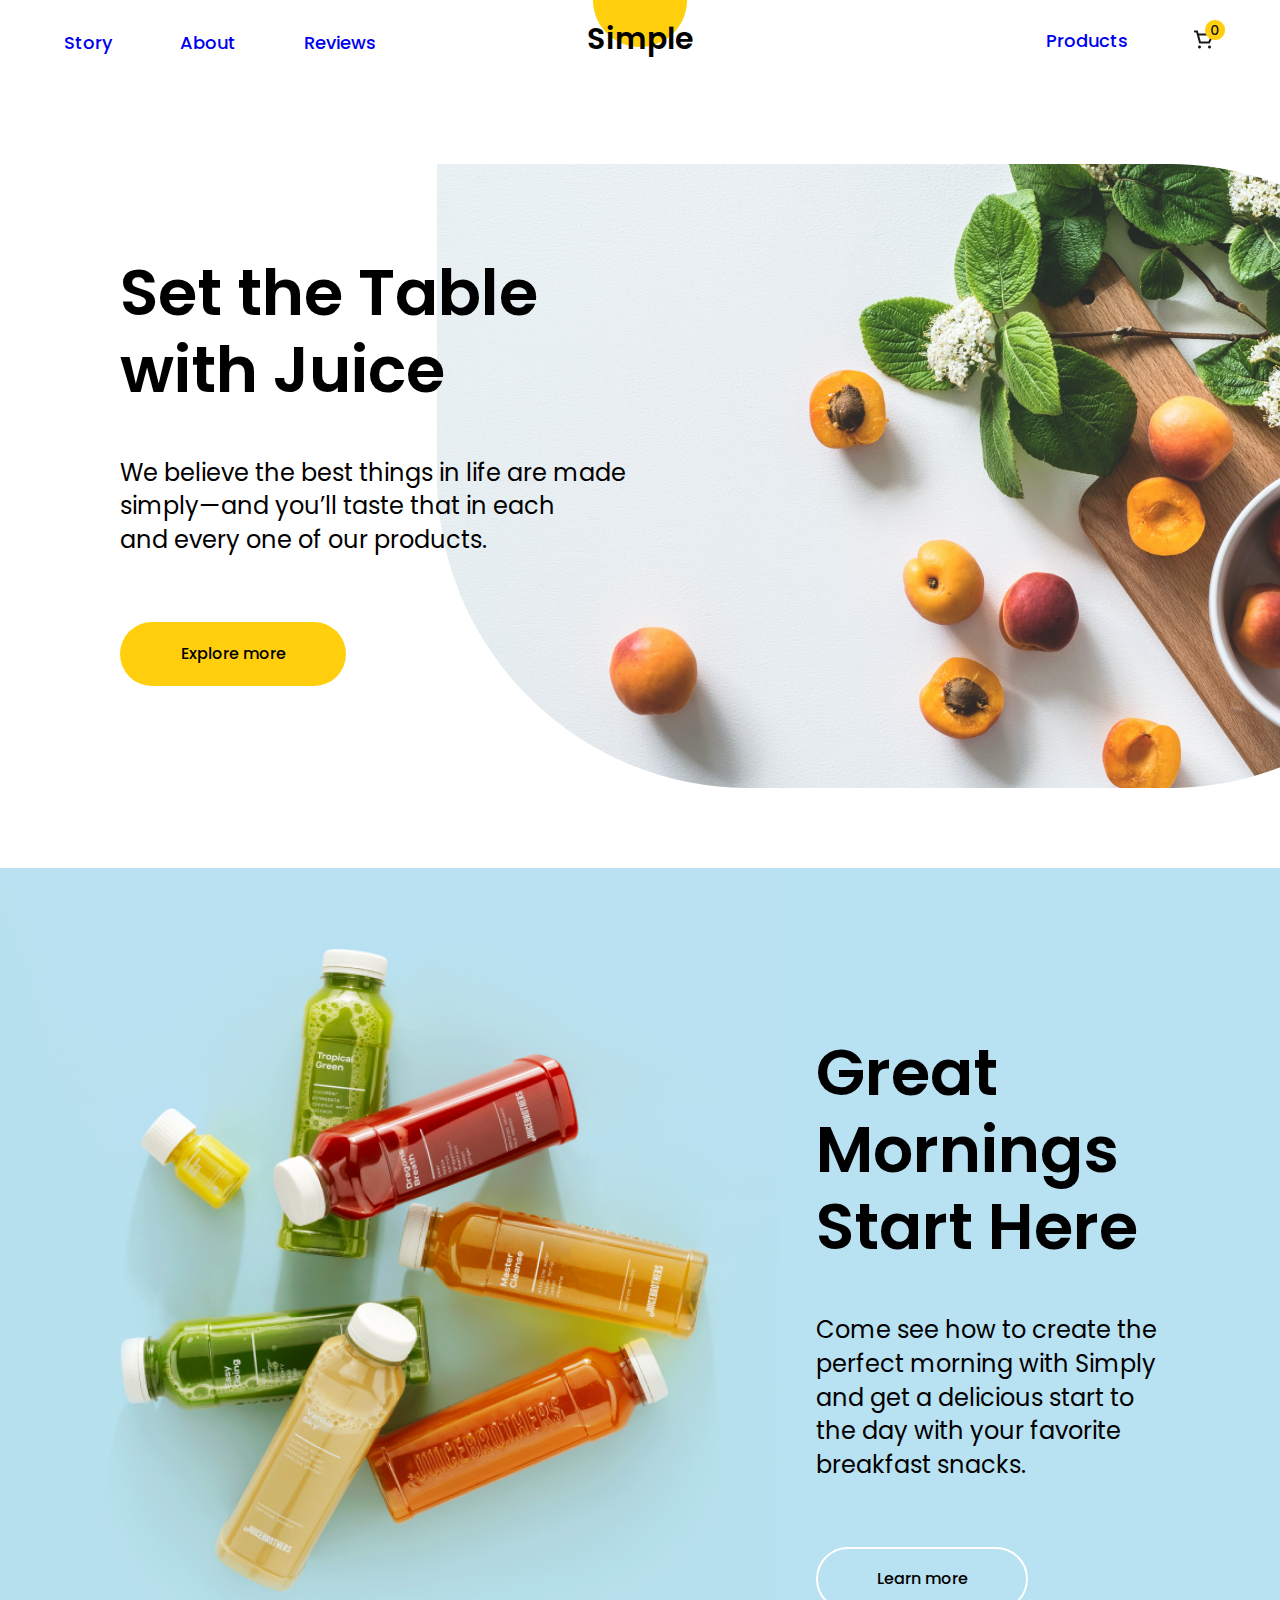
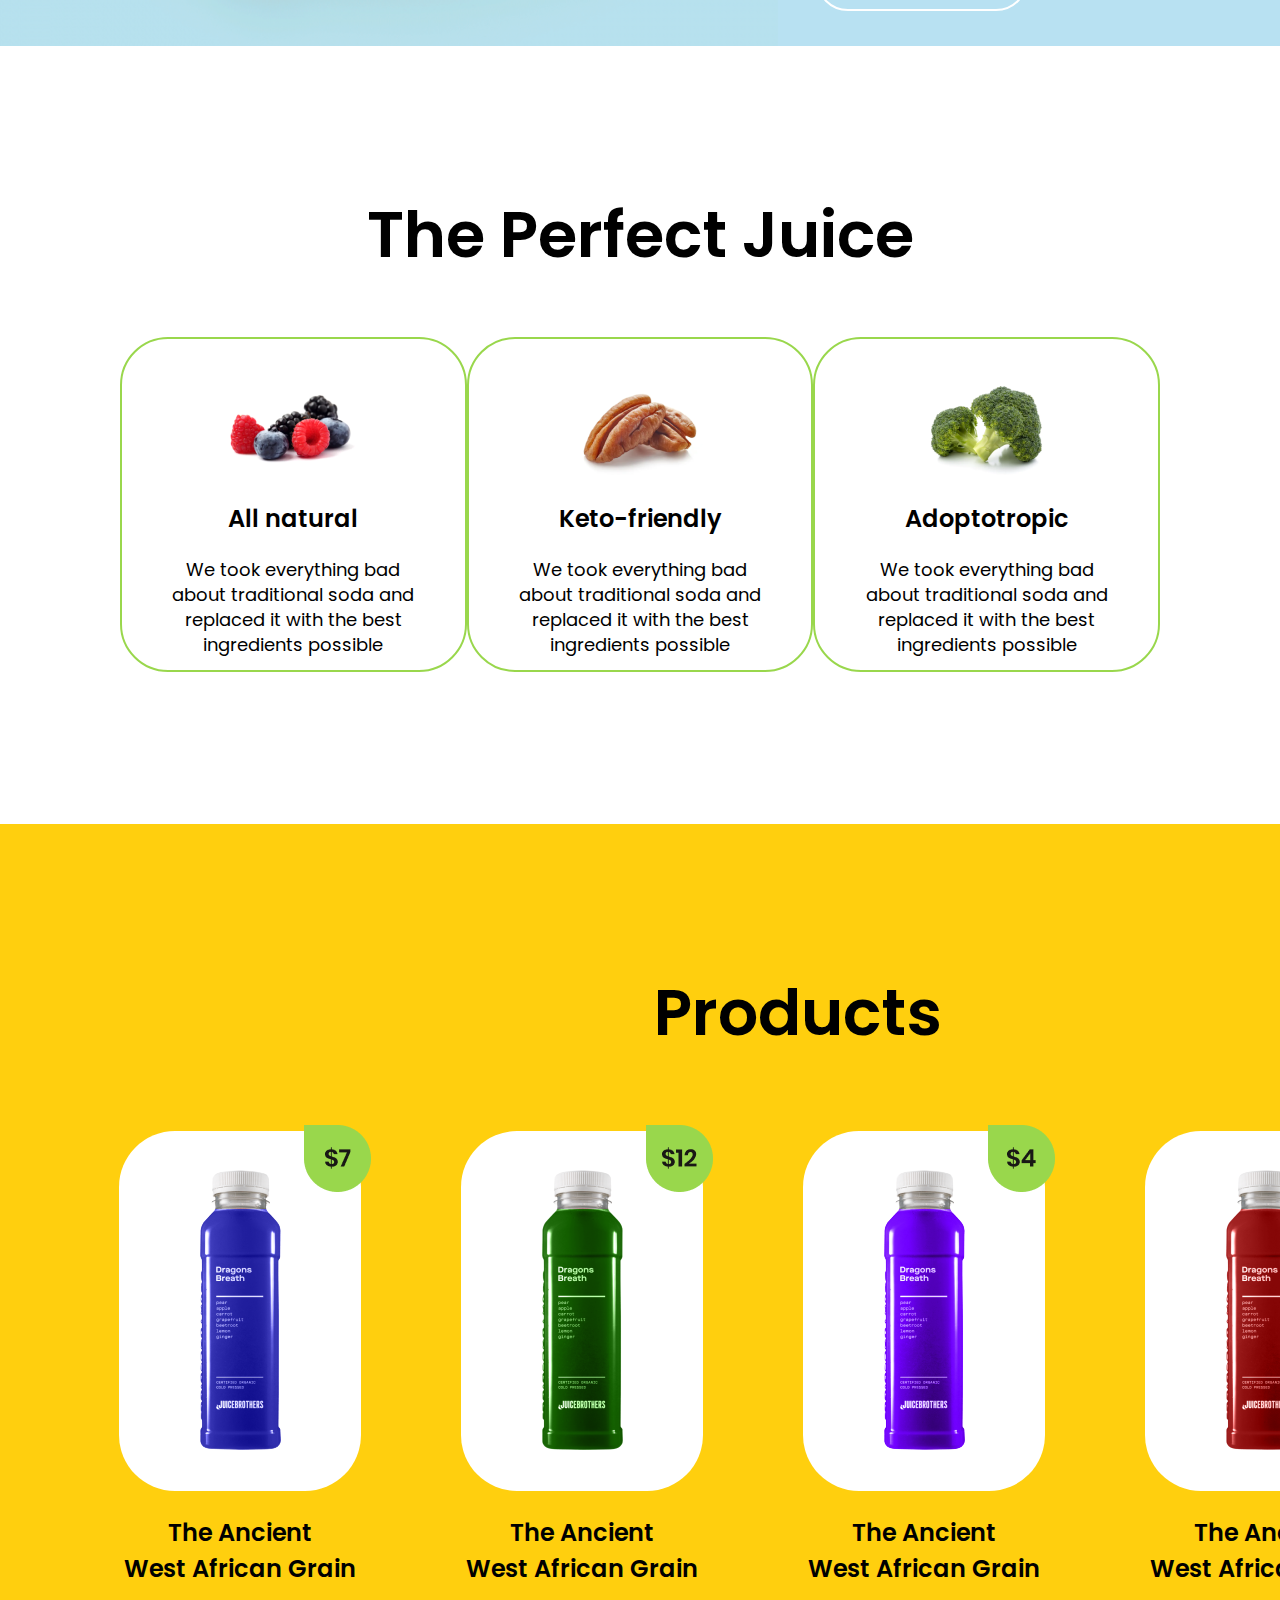
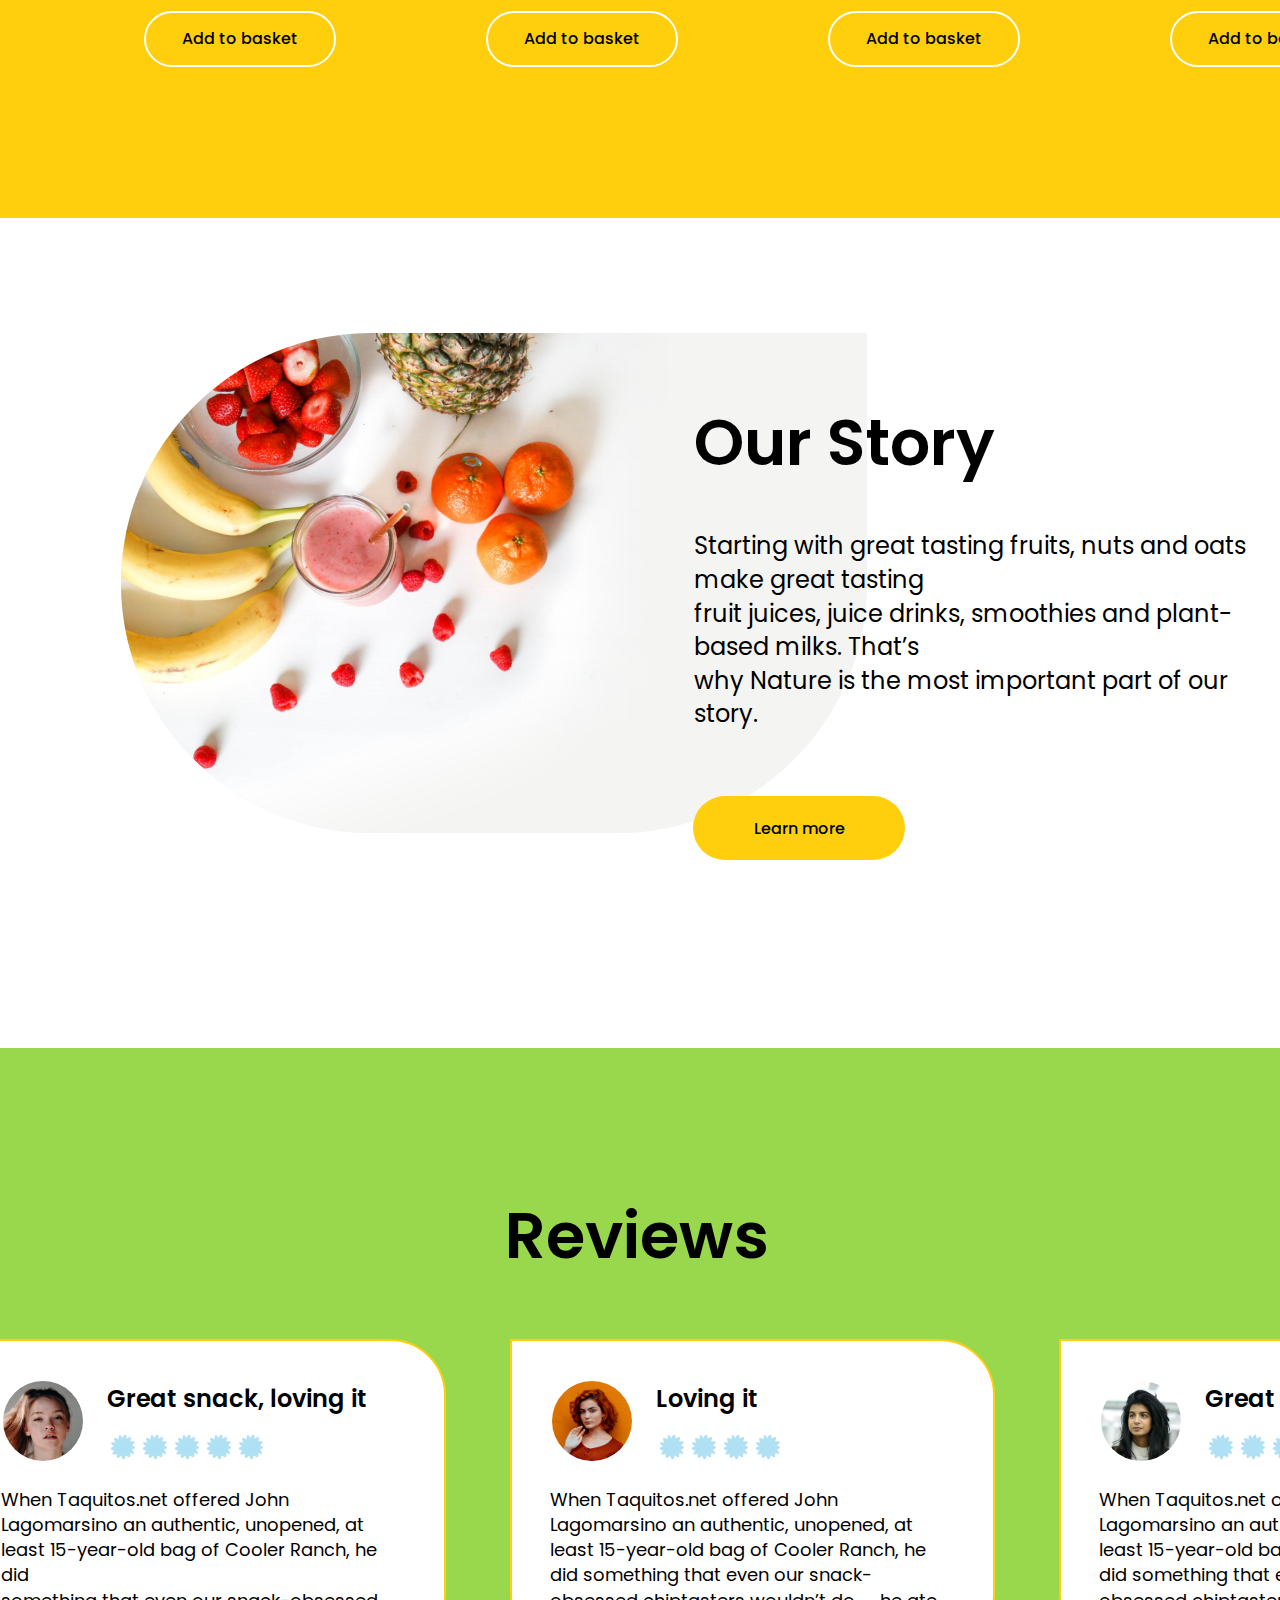
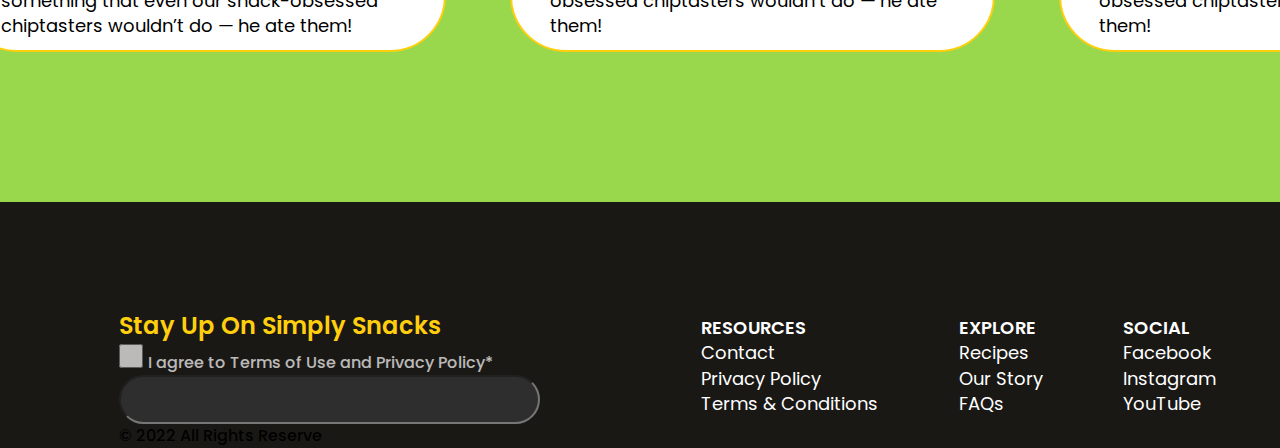
==== index.html @ a44f3056 "working in footer" ====
<!DOCTYPE html>
<html lang="en">

<head>
    <meta charset="UTF-8">
    <meta http-equiv="X-UA-Compatible" content="IE=edge">
    <meta name="viewport" content="width=device-width, initial-scale=1.0">
    <title>Document</title>
    <link rel="stylesheet" href="./style.css">
    <link rel="preconnect" href="https://fonts.googleapis.com">
    <link rel="preconnect" href="https://fonts.gstatic.com" crossorigin>
    <link href="https://fonts.googleapis.com/css2?family=Poppins:wght@400;500;600;800&display=swap" rel="stylesheet">
</head>

<body>
    <header class="header container">
        <nav class="header__menu">
            <a href="#" class="header__link link">Story</a>
            <a href="#" class="header__link link">About</a>
            <a href="#" class="header__link link">Reviews</a>
        </nav>
        <div class="header__logo">
            <img src="./images/header/logo.png" alt="" class="header__logo--img">
            <span class="header__text">Simple</span>
        </div>
        <nav class="header__basket">
            <a href="#" class="header__link--basket link">Products</a>
            <img src="./images/header/basket.png" alt="" class="header__basket-button">
        </nav>
    </header>
    <main>
        <section class="about container">
            <div class="about__information">
                <div class="about__title title">
                    Set the Table
                    <br>with Juice
                </div>
                <div class="about__subtitle subtitle">
                    We believe the best things in life are made
                    <br>simply—and you’ll taste that in each
                    <br>and every one of our products.
                </div>
                <button class="about__button button button--filled">Explore more</button>
            </div>
            <div class="about__image">
                <img class="about__image--img" src="./images/about/fruits.png" alt="">
            </div>
        </section>

        <section class="solution container">
            <div class="solution__image">
                <img src="./images/solution/bottles.png" alt="" class="solution__img">
            </div>
            <div class="solution__information">
                <div class="solution__title title">Great Mornings Start Here</div>
                <div class="solution__subtitle subtitle">Come see how to create the perfect morning with Simply and get
                    a
                    delicious start to the day with your favorite breakfast snacks.</div>
                <button class="solution__button button button--stroked">Learn more</button>
            </div>
        </section>

        <section class="tastes container">
            <div class="tastes__title title">The Perfect Juice</div>
            <div class="tastes__menu">
                <div class="tastes__item">
                    <img src="./images/tastes/1_berries.png" alt="" class="tastes__image">
                    <div class="tastes__inner-title">All natural</div>
                    <div class="tastes__inner-subtitle">We took everything bad about traditional soda and replaced it
                        with
                        the best ingredients possible</div>
                </div>
                <div class="tastes__item">
                    <img src="./images/tastes/2_nuts.png" alt="" class="tastes__image">
                    <div class="tastes__inner-title">Keto-friendly</div>
                    <div class="tastes__inner-subtitle">We took everything bad about traditional soda and replaced it
                        with
                        the best ingredients possible</div>
                </div>
                <div class="tastes__item">
                    <img src="./images/tastes/3_broccoli.png" alt="" class="tastes__image">
                    <div class="tastes__inner-title">Adoptotropic</div>
                    <div class="tastes__inner-subtitle">We took everything bad about traditional soda and replaced it
                        with
                        the best ingredients possible</div>
                </div>
            </div>
        </section>

        <section class="products container">
            <h1 class="products__title title">Products</h1>
            <div class="products__container">
                <div class="products__item">
                    <div class="product__image">
                        <div class="products__image">
                            <img class="products__image--bottle" src="./images/products/bottle_1.png" alt="">
                            <img class="products__image--price" src="./images/products/price_1.png" alt="">
                        </div>
                    </div>
                    <div class="products__description">The Ancient <br> West African Grain</div>
                    <button class="products__button button button--stroked button-here">Add to basket</button>
                </div>
                <div class="products__item">
                    <div class="product__image">
                        <div class="products__image">
                            <img class="products__image--bottle" src="./images/products/bottle_2.png" alt="">
                            <img class="products__image--price" src="./images/products/price_2.png" alt="">
                        </div>
                    </div>
                    <div class="products__description">The Ancient <br> West African Grain</div>
                    <button class="products__button button button--stroked button-here">Add to basket</button>
                </div>
                <div class="products__item">
                    <div class="product__image">
                        <div class="products__image">
                            <img class="products__image--bottle" src="./images/products/bottle_3.png" alt="">
                            <img class="products__image--price" src="./images/products/price_3.png" alt="">
                        </div>
                    </div>
                    <div class="products__description">The Ancient <br> West African Grain</div>
                    <button class="products__button button button--stroked button-here">Add to basket</button>
                </div>
                <div class="products__item">
                    <div class="product__image">
                        <div class="products__image">
                            <img class="products__image--bottle" src="./images/products/bottle_4.png" alt="">
                            <img class="products__image--price" src="./images/products/price_4.png" alt="">
                        </div>
                    </div>
                    <div class="products__description">The Ancient <br> West African Grain</div>
                    <button class="products__button button button--stroked button-here">Add to basket</button>
                </div>
                <div class="products__item">
                    <div class="product__image">
                        <div class="products__image">
                            <img class="products__image--bottle" src="./images/products/bottle_4.png" alt="">
                            <img class="products__image--nav" src="./images/products/nav_.png" alt="">
                        </div>
                    </div>
                    <div class="products__description">The Ancient <br> West African Grain</div>
                    <button class="products__button button button--stroked button-here">Add to basket</button>
                </div>

            </div>
        </section>

        <section class="story container">
            <img src="./images/story/table.svg" alt="table" class="story__image">
            <div class="story__information">
                <h1 class="story__title title">Our Story</h1>
                <p class="story__subtitle subtitle">Starting with great tasting
                    fruits, nuts and oats make great tasting<br> fruit juices, juice drinks, smoothies and plant-based
                    milks. That’s <br> why Nature is the most important part of our story.</p>
                <button class="story__button button button--filled">Learn more</button>
            </div>
        </section>
        <section class="reviews container">
            <h1 class="reviews__title title">Reviews</h1>
            <div class="reviews__container">
                <div class="reviews__item">
                    <div class="reviews-item__user">
                        <img src="./images/reviews/avatar_1.svg" alt="avatar" class="reviews-item__img">
                        <div class="reviews-item__user-info">
                            <h1 class="reviews-item__title">Great snack, loving it</h1>
                            <div class="reviews-item__rating">
                                <img src="./images/reviews/rating_star.svg" alt="star"
                                    class="reviews-item__rating-star">
                                <img src="./images/reviews/rating_star.svg" alt="star"
                                    class="reviews-item__rating-star">
                                <img src="./images/reviews/rating_star.svg" alt="star"
                                    class="reviews-item__rating-star">
                                <img src="./images/reviews/rating_star.svg" alt="star"
                                    class="reviews-item__rating-star">
                                <img src="./images/reviews/rating_star.svg" alt="star"
                                    class="reviews-item__rating-star">
                            </div>
                        </div>
                    </div>
                    <p class="reviews-item__text">When Taquitos.net offered John <br> Lagomarsino an authentic,
                        unopened, at
                        <br>
                        least 15-year-old bag of Cooler Ranch, he did <br> something that even our snack-obsessed <br>
                        chiptasters
                        wouldn’t do — he ate them!
                    </p>
                </div>
                <div class="reviews__item">
                    <div class="reviews-item__user">
                        <img src="./images/reviews/avatar_2.svg" alt="avatar" class="reviews-item__img">
                        <div class="reviews-item__user-info">
                            <h1 class="reviews-item__title">Loving it</h1>
                            <div class="reviews-item__rating">
                                <img src="./images/reviews/rating_star.svg" alt="star"
                                    class="reviews-item__rating-star">
                                <img src="./images/reviews/rating_star.svg" alt="star"
                                    class="reviews-item__rating-star">
                                <img src="./images/reviews/rating_star.svg" alt="star"
                                    class="reviews-item__rating-star">
                                <img src="./images/reviews/rating_star.svg" alt="star"
                                    class="reviews-item__rating-star">
                            </div>
                        </div>
                    </div>
                    <p class="reviews-item__text">When Taquitos.net offered John Lagomarsino an authentic, unopened, at
                        least 15-year-old bag of Cooler Ranch, he did something that even our snack-obsessed chiptasters
                        wouldn’t do — he ate them!</p>
                </div>
                <div class="reviews__item">
                    <img class="reviews-item__image--nav" src="./images/products/nav_.png" alt="">
                    <div class="reviews-item__user">
                        <img src="./images/reviews/avatar_3.svg" alt="avatar" class="reviews-item__img">
                        <div class="reviews-item__user-info">
                            <h1 class="reviews-item__title">Great snack</h1>
                            <div class="reviews-item__rating">
                                <img src="./images/reviews/rating_star.svg" alt="star"
                                    class="reviews-item__rating-star">
                                <img src="./images/reviews/rating_star.svg" alt="star"
                                    class="reviews-item__rating-star">
                                <img src="./images/reviews/rating_star.svg" alt="star"
                                    class="reviews-item__rating-star">
                                <img src="./images/reviews/rating_star.svg" alt="star"
                                    class="reviews-item__rating-star">
                                <img src="./images/reviews/rating_star.svg" alt="star"
                                    class="reviews-item__rating-star">
                            </div>
                        </div>
                    </div>
                    <p class="reviews-item__text">When Taquitos.net offered John Lagomarsino an authentic, unopened, at
                        least 15-year-old bag of Cooler Ranch, he did something that even our snack-obsessed chiptasters
                        wouldn’t do — he ate them!
                    </p>
                </div>
            </div>
        </section>
    </main>
    <footer class="footer container">
        <div class="footer__email">
            <h1 class="footer__title">Stay Up On Simply Snacks</h1>
            <div class="footer__privacy">
                <input class="footer__checkbox" type="checkbox" name="" id="">
                <span>I agree to Terms of Use and Privacy Policy*</span>
            </div>
            <input class="footer__input" type="email" name="" id="">
            <span>© 2022 All Rights Reserve</span>
        </div>
        <p class="footer__rights"></p>
        <nav class="footer__info">
            <h1 class="footer-info__title">resources</h1>
            <a href="#" class="footer__link">Contact</a>
            <a href="#" class="footer__link">Privacy Policy</a>
            <a href="#" class="footer__link">Terms & Conditions</a>
        </nav>
        <nav class="footer__info">
            <h1 class="footer-info__title">explore</h1>
            <a href="#" class="footer__link">Recipes</a>
            <a href="#" class="footer__link">Our Story</a>
            <a href="#" class="footer__link">FAQs</a>
        </nav>
        <nav class="footer__info">
            <h1 class="footer-info__title">social</h1>
            <a href="#" class="footer__link">Facebook</a>
            <a href="#" class="footer__link">Instagram</a>
            <a href="#" class="footer__link">YouTube</a>
        </nav>
    </footer>
</body>

</html>
---- style.css ----
* {
    margin: 0;
    font-family: 'Poppins';
    font-style: normal;
    font-size: medium;
    font-weight: 500;
    font-size: 16px;
    line-height: 24px;
    box-sizing: border-box;
    letter-spacing: 0px;
}

html {}

/* img{
    width: 100%;
    height: auto;
} */
/* image {
    max-width: 100%;
    height: auto;
} */

.container {
    max-width: 1600px;
    margin: 0 auto;
}

.link {
    font-size: 18px;
    line-height: 27px;
    text-decoration: none;
}


.title {
    font-weight: 600;
    font-size: 64px;
    line-height: 76.8px;
}

.subtitle {
    font-weight: 400;
    font-size: 24px;
    line-height: 33.6px;
}

.button {
    display: flex;
    flex-direction: row;
    justify-content: center;
    align-items: center;
    /* padding: 20px 60px; */
    /* gap: 10px; */
    width: 226px;
    height: 64px;
    border-radius: 80px;
}

.button--filled {
    background: #FFCF0E;
    border-style: none;


}

.button--filled:hover {
    /* filter: brightness(140%) */
    background: linear-gradient(0deg, rgba(255, 255, 255, 0.4), rgba(255, 255, 255, 0.4)), #FFCF0E;
}

.button--stroked {
    background: inherit;
    border: 2px solid #FFFFFF;
    border-radius: 80px;
    width: 212px;
}

.button--stroked:hover {
    /* opacity: 0.6; */
    /* filter: brightness(200%); */
    backdrop-filter: brightness(95%)
}

/* header styles */

.header {
    display: flex;
    align-items: center;
    justify-content: space-between;
    height: 84px;
}

.header__link {
    padding: 0 0 0 64px;
    font-weight: 500;
    font-size: 18px;
    line-height: 27px;
}

.header__link--basket {
    padding: 0 64px 0 0;
    margin-bottom: 3px;
}

.header__menu {}

.header__logo {
    position: relative;
    text-align: center;
    color: white;
    right: 71px;
    bottom: 15px;
}

.header__logo--img {
    max-width: 100%;
    height: auto;
}

.header__text {
    position: absolute;
    top: 73%;
    left: 50%;
    transform: translate(-50%, -50%);
    color: black;
    font-size: 30px;
    font-weight: 600;

}

.header__basket {
    display: flex;
    align-items: center;
    justify-content: space-between;
}

.header__basket-button {
    padding: 0 55px 0 0;
    margin-bottom: 13px;
}

/* section 'about' */

.about {
    display: flex;
    align-items: center;
    position: relative;
    padding: 120px;
    height: 784px;
}

.about__information {
    position: absolute;
    display: flex;
    justify-content: space-between;
    flex-direction: column;
    z-index: 1;
    top: 171px;
}

.about__title {
    /* position: absolute; */
    /* margin-left: 80px;
    padding-bottom: 100px; */
}

.about__subtitle {
    /* margin-left: 80px; */
    padding-top: 47px;
}

.about__button {
    /* margin-left: 80px; */
    margin-top: 66px;
}

.about__image {
    position: relative;
    left: 317px;
    top: 3px;
    z-index: 0;
    max-width: 100%;
    height: auto;
}

.about__image--img {
    /* position: relative; */
    /* right: 120px; */
    top: 3px;


}


/* solution section */

.solution {
    display: flex;

    background-color: #B8E1F2;
    /* flex-direction: row; */
}

.solution__image {
    display: flex;
}

/* .solution__img{
    max-width: 100%;
} */

.solution__information {
    display: flex;
    align-items: center;
    flex-direction: column;
    justify-content: flex-start;
    padding: 167px 120px 0 38px;
}

.solution__title {}

.solution__subtitle {
    padding-top: 48px;
}

.solution__button {
    margin-top: 66px;
    margin-right: auto;
}


/* for test */

.tastes {
    display: flex;
    flex-direction: column;
}

.tastes__title {
    display: flex;
    justify-content: center;
    padding-top: 151px;

}

.tastes__menu {
    display: flex;
    justify-content: space-between;
    align-items: center;
    padding-top: 63px;
    padding: 63px 120px 152px 120px;
    /* padding-bottom: 152px; */
}

.tastes__item {
    display: flex;
    flex-direction: column;
    justify-content: flex-start;
    align-items: center;
    padding: 38px;
    /* gap: 24px; */
    isolation: isolate;
    max-width: 421px;
    max-height: 335px;
    border: 2px solid #99D74C;
    border-radius: 48px;
    /* padding-top: 51px; */
}

.tastes__image {}

.tastes__inner-title {
    font-family: 'Poppins';
    font-style: normal;
    font-weight: 600;
    font-size: 24px;
    line-height: 36px;
    text-align: center;
    padding-top: 24px;
}

.tastes__inner-subtitle {
    font-family: 'Poppins';
    font-style: normal;
    font-weight: 400;
    font-size: 18px;
    line-height: 140%;
    text-align: center;
    padding-top: 20px;
}

.tastes__item {}

/* products styles */

.products {
    display: flex;
    flex-direction: column;
    justify-content: center;
    align-items: flex-start;
    background-color: #FFCF0E;
    padding-top: 151px;
    overflow: hidden;
    padding-bottom: 151px;
}

.products__title {}

.products__container {
    padding-top: 80px;
    display: grid;
    grid-template-columns: 1fr 1fr 1fr 1fr 1fr;
    padding-top: 79px;
    gap: 100px;
}

.products__container:last-child {}

.products__item {
    display: flex;
    flex-direction: column;
    justify-content: space-between;
    align-items: center;
}

/* .products__item:first-child {} */

.products__image {
    position: relative;
    width: 242px;
    height: 360px;
    background: #FFFFFF;
    border-radius: 56px;
}

.products__image--bottle {
    position: absolute;
    top: 11%;
    left: 33%;
}


.products__image--price {
    position: absolute;
    top: -6px;
    right: -10px;
}

.products__image--nav {
    position: absolute;
    top: 39%;
    left: 0.5%;
}

.products__container {
    padding-left: 119px;
}

.products__container:last-child {}

.products__item:last-child {}

.products__description {
    padding-top: 24px;
    max-width: 242px;
    max-height: 72px;
    font-style: normal;
    font-weight: 600;
    font-size: 24px;
    line-height: 36px;
    text-align: center;
    display: table;
}

.button-here {
    /* width: 226px; */
}

.products__button {
    margin-top: 24px;
    height: 56px;
    width: 192.6px;
}

.products__title {
    padding-left: 654px;
}

/* story */

.story {
    position: relative;
    padding: 115px 0 0px 121px;
}

.story__image {
    position: absolute;
    z-index: 0;

}

.story__information {
    position: relative;
    display: flex;
    flex-direction: column;
    z-index: 1;
    padding-left: 573px;
    padding-top: 72px;
    padding-bottom: 188px;
}

.story__title {}

.story__subtitle {
    padding-top: 48px;
}

.story__button {
    margin-top: 65px;
    margin-left: -1px;
    width: 212px;
    padding-top: 3px;
}

/* reviews */
.reviews {
    background: #99D74C;
    display: flex;
    flex-direction: column;
    align-items: center;
    padding-bottom: 150px;
    overflow: hidden;
}

.reviews__container {
    display: grid;
    grid-template-columns: 1fr 1fr 1fr;
    gap: 0px 64px;
    padding-top: 64px;
    margin-left: 225px;
}

.reviews__item {
    position: relative;
    display: flex;
    flex-direction: column;
    align-items: flex-start;
    padding: 40px;
    padding-right: 35px;
    gap: 24px;
    width: 485px;
    height: 313px;
    background: #FFFFFF;
    border: 2px solid #FFCF0E;
    border-radius: 0px 56px 56px 56px;
}

.reviews__title {
    padding-top: 150px;
    padding-right: 7px;
}

.reviews-item__user {
    display: flex;
}

.reviews-item__info {
    display: flex;
    flex-direction: column;
}

.reviews-item__rating {
    display: flex;

}

.reviews-item__rating {
    display: flex;
    gap: 5.33px;
    padding-top: 17px;
    padding-left: 0.5px;
}

.reviews-item__user-info {
    padding-left: 26px;
}

.reviews-item__title {
    font-weight: 600;
    font-size: 24px;
    line-height: 36px;
    margin-left: -2px;
}

.reviews-item__text {
    padding-top: 2px;
    margin-left: -2px;
    font-weight: 400;
    font-size: 18px;
    line-height: 140%;
    word-spacing: 0;
}

.reviews-item__image--nav {
    position: absolute;
    top: 37%;
    right: 28%;
}

/* footer */

.footer {
    background: #1A1815;
    display: flex;
    gap: 80.5px;
    padding-top: 106px;
    padding-left: 119px;
}

.footer-info__title {
    color: #FFFFFF;
    text-transform: uppercase;
    font-weight: 600;
    font-size: 18px;
    line-height: 140%;
}

.footer__link {
    text-decoration: none;
    font-weight: 400;
    font-size: 18px;
    line-height: 140%;
    color: #FFFFFF;
}

.footer__title {
    font-weight: 600;
    font-size: 24px;
    line-height: 36px;
    color: #FFCF0E;
}

.footer__privacy {
    font-weight: 400;
    font-size: 18px;
    line-height: 140%;
    color: #FFFFFF;
    opacity: 0.7;
}

.footer__email {
    display: flex;
    flex-direction: column;
}

.footer__info {
    display: flex;
    flex-direction: column;
    padding-top: 7.4px;
}

.footer__input {
    /* display: flex;
    flex-direction: row;
    justify-content: space-between;
    align-items: flex-start; */
    /* gap: 10px; */
    /* position:relative; */
    padding: 12px 24px;
    width: 421px;
    height: 49px;
    left: 120px;
    top: 215px;

    /* Gray */

    background: #2E2E2E;
    border-radius: 48px;
}

.footer__checkbox {
    width: 24px;
    height: 24px;
    left: 0px;
    top: 0px;
    background: #2E2E2E;
    border-radius: 4px;
}

.footer__checkbox:checked:after {
    background: #2E2E2E;
}
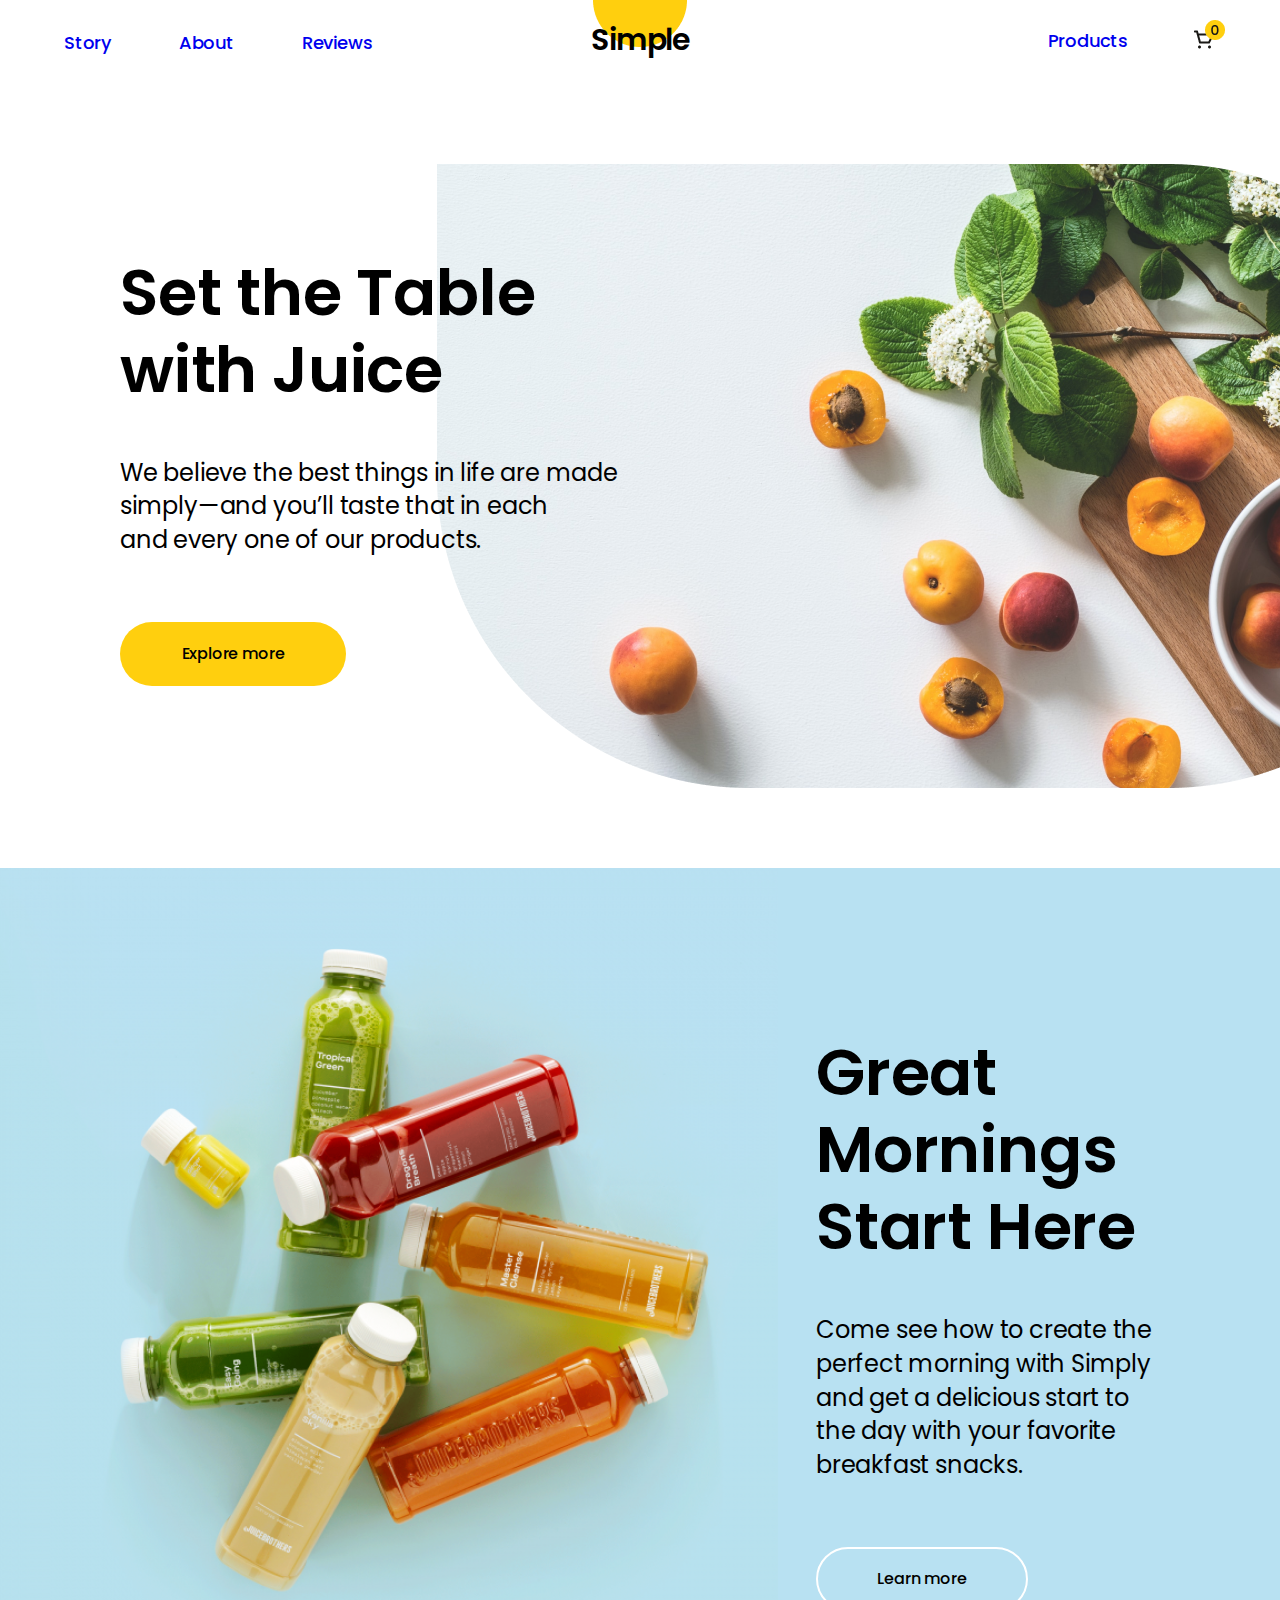
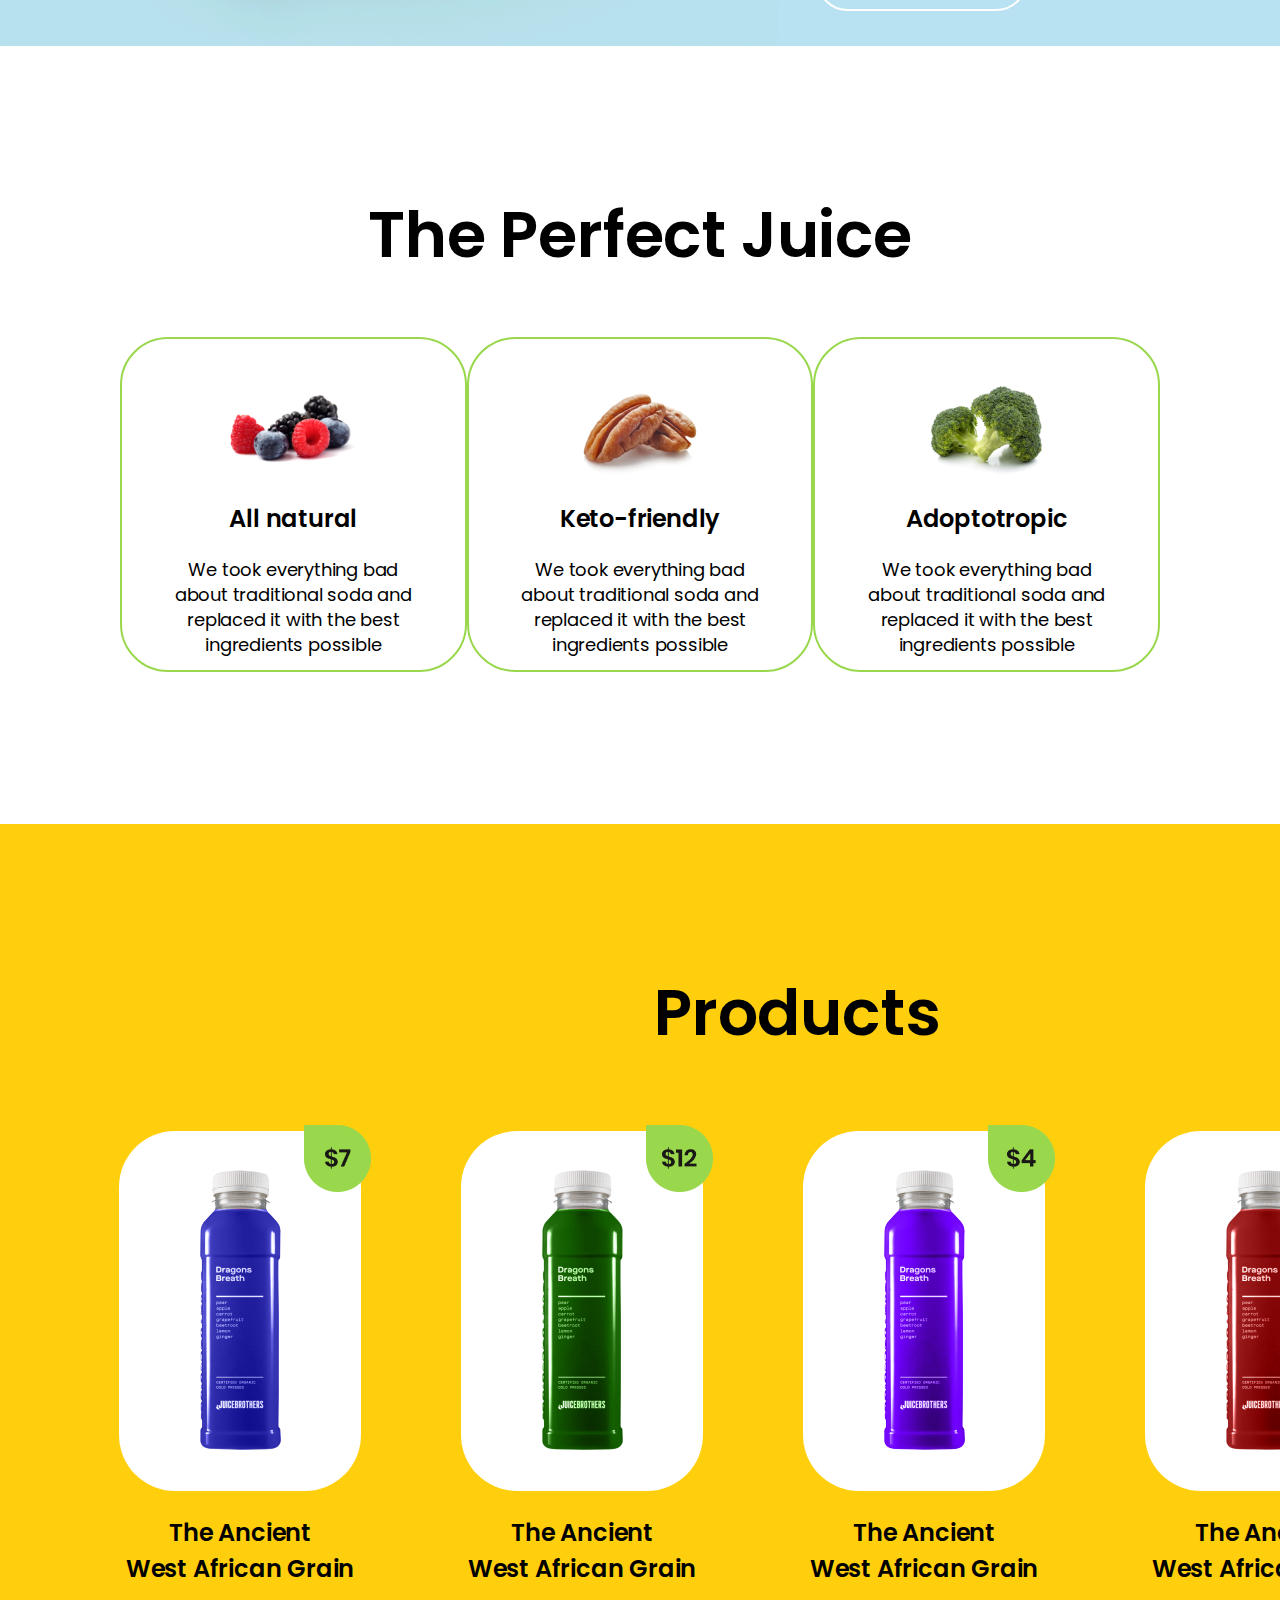
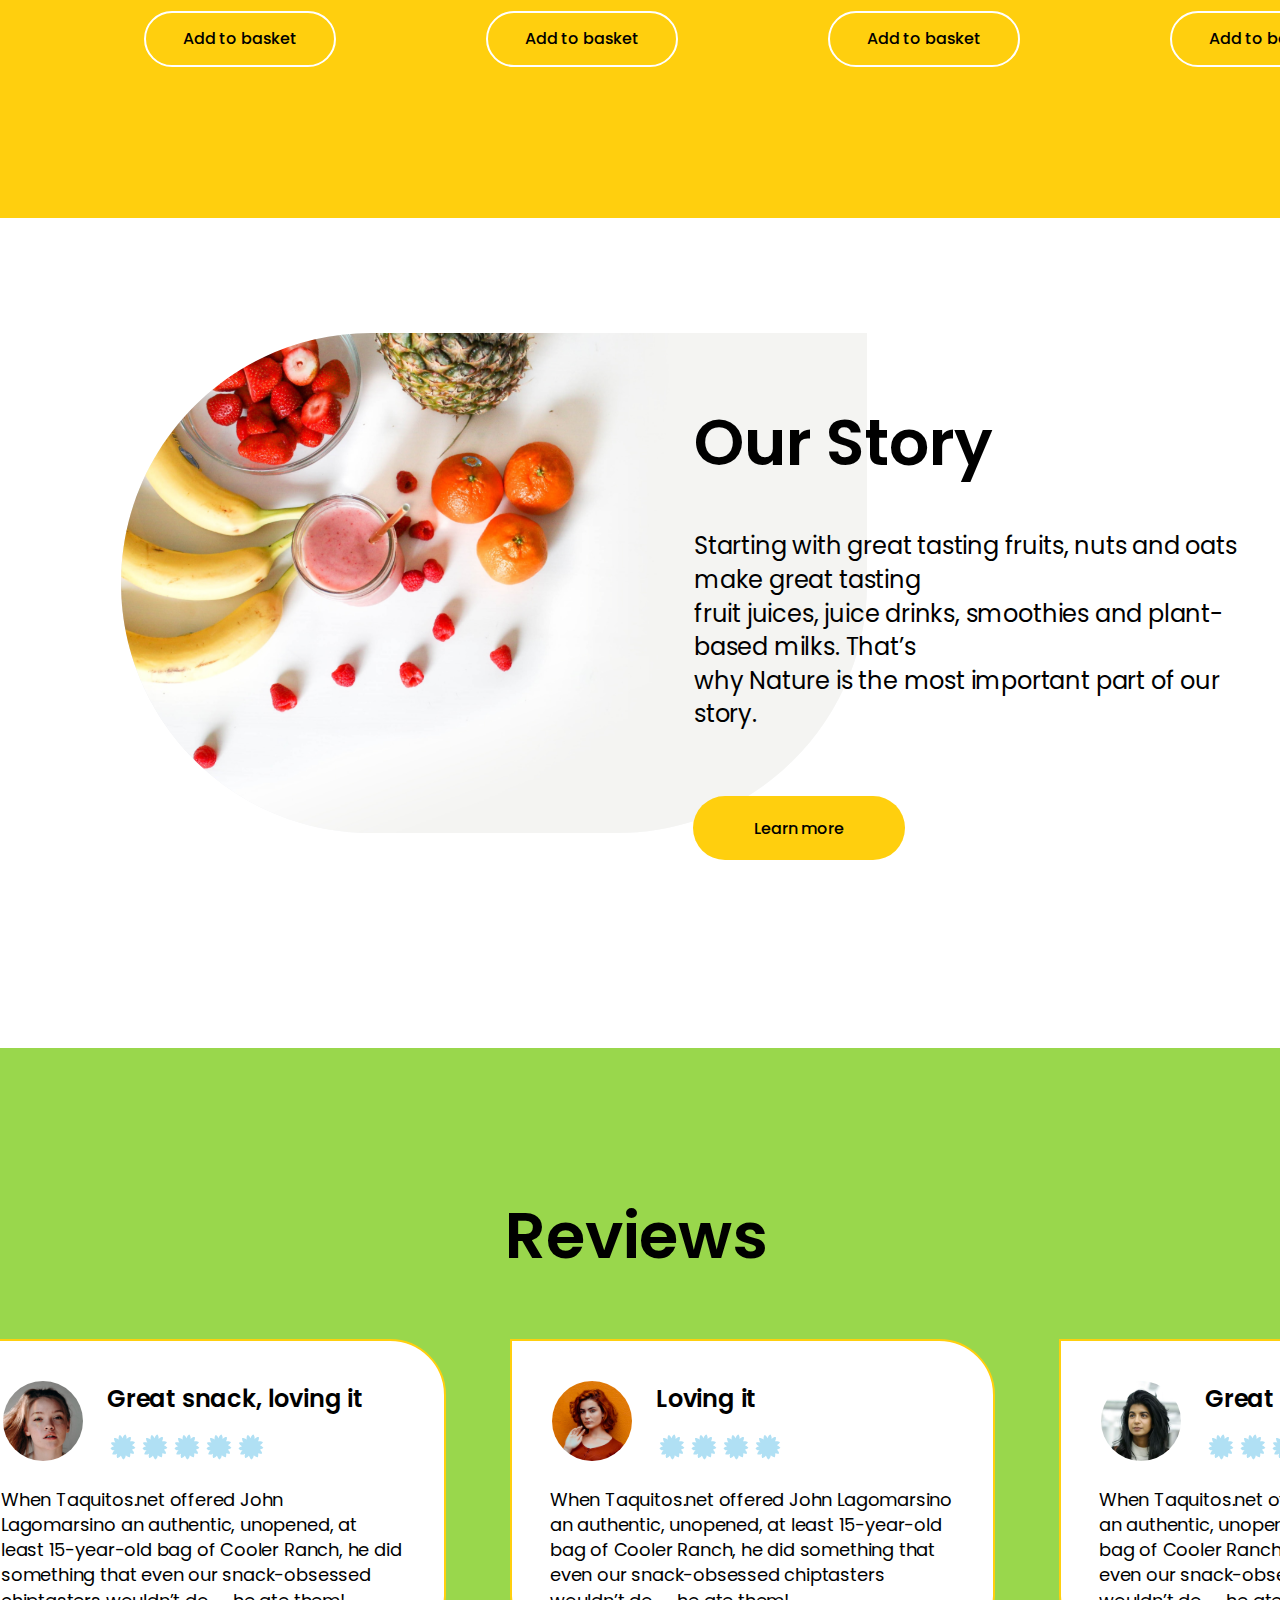
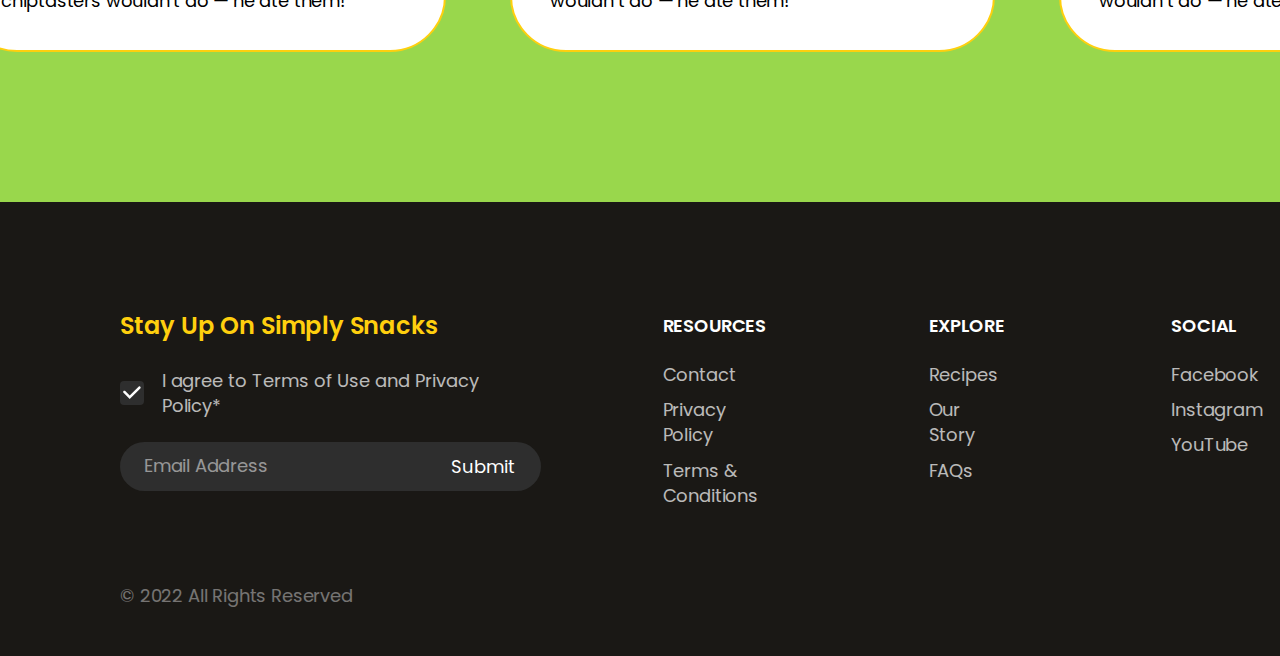
==== commit f491cdf5: "complete desktop" ====
--- a/index.html
+++ b/index.html
@@ -234,35 +234,50 @@
         </section>
     </main>
     <footer class="footer container">
-        <div class="footer__email">
+        <div class="footer__contact">
             <h1 class="footer__title">Stay Up On Simply Snacks</h1>
-            <div class="footer__privacy">
-                <input class="footer__checkbox" type="checkbox" name="" id="">
-                <span>I agree to Terms of Use and Privacy Policy*</span>
-            </div>
-            <input class="footer__input" type="email" name="" id="">
-            <span>© 2022 All Rights Reserve</span>
+            <div class="footer__agreement">
+                <img src="./images/footer/checkbox.svg" alt="" class="footer__checkbox">
+                <span class="footer__description">I agree to Terms of Use and Privacy Policy*</span>
+            </div>
+            <div class="b">
+                <input class="footer__input" type="email" name="" id="" placeholder="Email Address">
+                <button class="a">Submit</button>
+            </div>
+            <p class="footer__copyright">© 2022 All Rights Reserved</p>
         </div>
-        <p class="footer__rights"></p>
-        <nav class="footer__info">
-            <h1 class="footer-info__title">resources</h1>
-            <a href="#" class="footer__link">Contact</a>
-            <a href="#" class="footer__link">Privacy Policy</a>
-            <a href="#" class="footer__link">Terms & Conditions</a>
-        </nav>
-        <nav class="footer__info">
-            <h1 class="footer-info__title">explore</h1>
-            <a href="#" class="footer__link">Recipes</a>
-            <a href="#" class="footer__link">Our Story</a>
-            <a href="#" class="footer__link">FAQs</a>
-        </nav>
-        <nav class="footer__info">
-            <h1 class="footer-info__title">social</h1>
-            <a href="#" class="footer__link">Facebook</a>
-            <a href="#" class="footer__link">Instagram</a>
-            <a href="#" class="footer__link">YouTube</a>
-        </nav>
+
+        <div class="footer__information information">
+
+            <div class="information__item">
+                <h1 class="information__title">resources</h1>
+                <nav class="information__list">
+                    <a href="#" class="information__link">Contact</a>
+                    <a href="#" class="information__link">Privacy Policy</a>
+                    <a href="#" class="information__link">Terms & Conditions</a>
+                </nav>
+            </div>
+            <div class="information__item information__item--centre">
+                <h1 class="information__title">explore</h1>
+                <nav class="information__list">
+                    <a href="#" class="information__link">Recipes</a>
+                    <a href="#" class="information__link">Our Story</a>
+                    <a href="#" class="information__link">FAQs</a>
+                </nav>
+            </div>
+            <div class="information__item">
+                <h1 class="information__title">social</h1>
+                <nav class="information__list">
+                    <a href="#" class="information__link">Facebook</a>
+                    <a href="#" class="information__link">Instagram</a>
+                    <a href="#" class="information__link">YouTube</a>
+                </nav>
+            </div>
+        </div>
+
     </footer>
 </body>
 
+</div>
+
 </html>--- a/style.css
+++ b/style.css
@@ -7,7 +7,7 @@
     font-size: 16px;
     line-height: 24px;
     box-sizing: border-box;
-    letter-spacing: 0px;
+    letter-spacing: -0.19px;
 }
 
 html {}
@@ -109,7 +109,7 @@
     position: relative;
     text-align: center;
     color: white;
-    right: 71px;
+    right: 70px;
     bottom: 15px;
 }
 
@@ -120,13 +120,13 @@
 
 .header__text {
     position: absolute;
-    top: 73%;
+    top: 74%;
     left: 50%;
     transform: translate(-50%, -50%);
     color: black;
     font-size: 30px;
     font-weight: 600;
-
+    letter-spacing: -1.5px;
 }
 
 .header__basket {
@@ -508,86 +508,130 @@
     right: 28%;
 }
 
-/* footer */
+/* ================================FOOTER================================ */
 
 .footer {
     background: #1A1815;
     display: flex;
-    gap: 80.5px;
-    padding-top: 106px;
-    padding-left: 119px;
-}
-
-.footer-info__title {
-    color: #FFFFFF;
-    text-transform: uppercase;
-    font-weight: 600;
-    font-size: 18px;
-    line-height: 140%;
-}
-
-.footer__link {
-    text-decoration: none;
-    font-weight: 400;
-    font-size: 18px;
-    line-height: 140%;
-    color: #FFFFFF;
+    gap: 11.7%;
+    padding: 106px 120px 48px 120px;
+}
+
+.footer__contact {
+    display: flex;
+    flex-direction: column;
+    flex-basis: content;
+    gap: 24px;
 }
 
 .footer__title {
+    color: #FFCF0E;
     font-weight: 600;
     font-size: 24px;
     line-height: 36px;
-    color: #FFCF0E;
-}
-
-.footer__privacy {
+
+}
+
+.footer__agreement {
+    display: flex;
+    gap: 4.2%;
+}
+
+.footer__checkbox {}
+
+.footer__description {
     font-weight: 400;
     font-size: 18px;
     line-height: 140%;
     color: #FFFFFF;
     opacity: 0.7;
-}
-
-.footer__email {
-    display: flex;
-    flex-direction: column;
-}
-
-.footer__info {
-    display: flex;
-    flex-direction: column;
-    padding-top: 7.4px;
+    letter-spacing: -0.059px;
 }
 
 .footer__input {
-    /* display: flex;
-    flex-direction: row;
-    justify-content: space-between;
-    align-items: flex-start; */
-    /* gap: 10px; */
-    /* position:relative; */
+    width: 281px;
+    height: 49px;
+    background: #2E2E2E;
+    border-style: none;
+    border-radius: 48px 0 0 48px;
     padding: 12px 24px;
-    width: 421px;
+}
+
+.footer__input::placeholder {
+    font-weight: 400;
+    font-size: 18px;
+    line-height: 140%;
+    color: #FFFFFF;
+    opacity: 0.5;
+}
+
+.b {
+    display: flex;
+}
+
+.a {
+    display: flex;
+    width: 140px;
     height: 49px;
-    left: 120px;
-    top: 215px;
-
-    /* Gray */
-
     background: #2E2E2E;
+    border-style: none;
     border-radius: 48px;
-}
-
-.footer__checkbox {
-    width: 24px;
-    height: 24px;
-    left: 0px;
-    top: 0px;
-    background: #2E2E2E;
-    border-radius: 4px;
-}
-
-.footer__checkbox:checked:after {
-    background: #2E2E2E;
+    padding: 12px 50px;
+    border-radius: 0 48px 48px 0;
+    font-weight: 400;
+    font-size: 18px;
+    line-height: 140%;
+    color: #FFFFFF;
+    letter-spacing: 0.3px;
+}
+
+.footer__copyright {
+    font-weight: 400;
+    font-size: 18px;
+    line-height: 140%;
+    color: #FFFFFF;
+    opacity: 0.4;
+    padding-top: 16%;
+    letter-spacing: -0.16px;
+}
+
+.footer__information {
+    display: flex;
+}
+
+.information {
+    padding-top: 0.49%;
+}
+
+.information__item {
+    font-size: 18px;
+    line-height: 140%;
+}
+
+.information__item--centre {
+    padding: 0 167px 0 162.7px;
+}
+
+.information__title {
+    text-transform: uppercase;
+    font-weight: 600;
+    font-size: 18px;
+    line-height: 140%;
+    color: #FFFFFF;
+}
+
+.information__list {
+    display: flex;
+    flex-direction: column;
+    padding-top: 24px;
+    gap: 10px;
+}
+
+.information__link {
+    font-weight: 400;
+    font-size: 18px;
+    line-height: 140%;
+    opacity: 0.7;
+    color: #FFFFFF;
+    text-decoration: none;
 }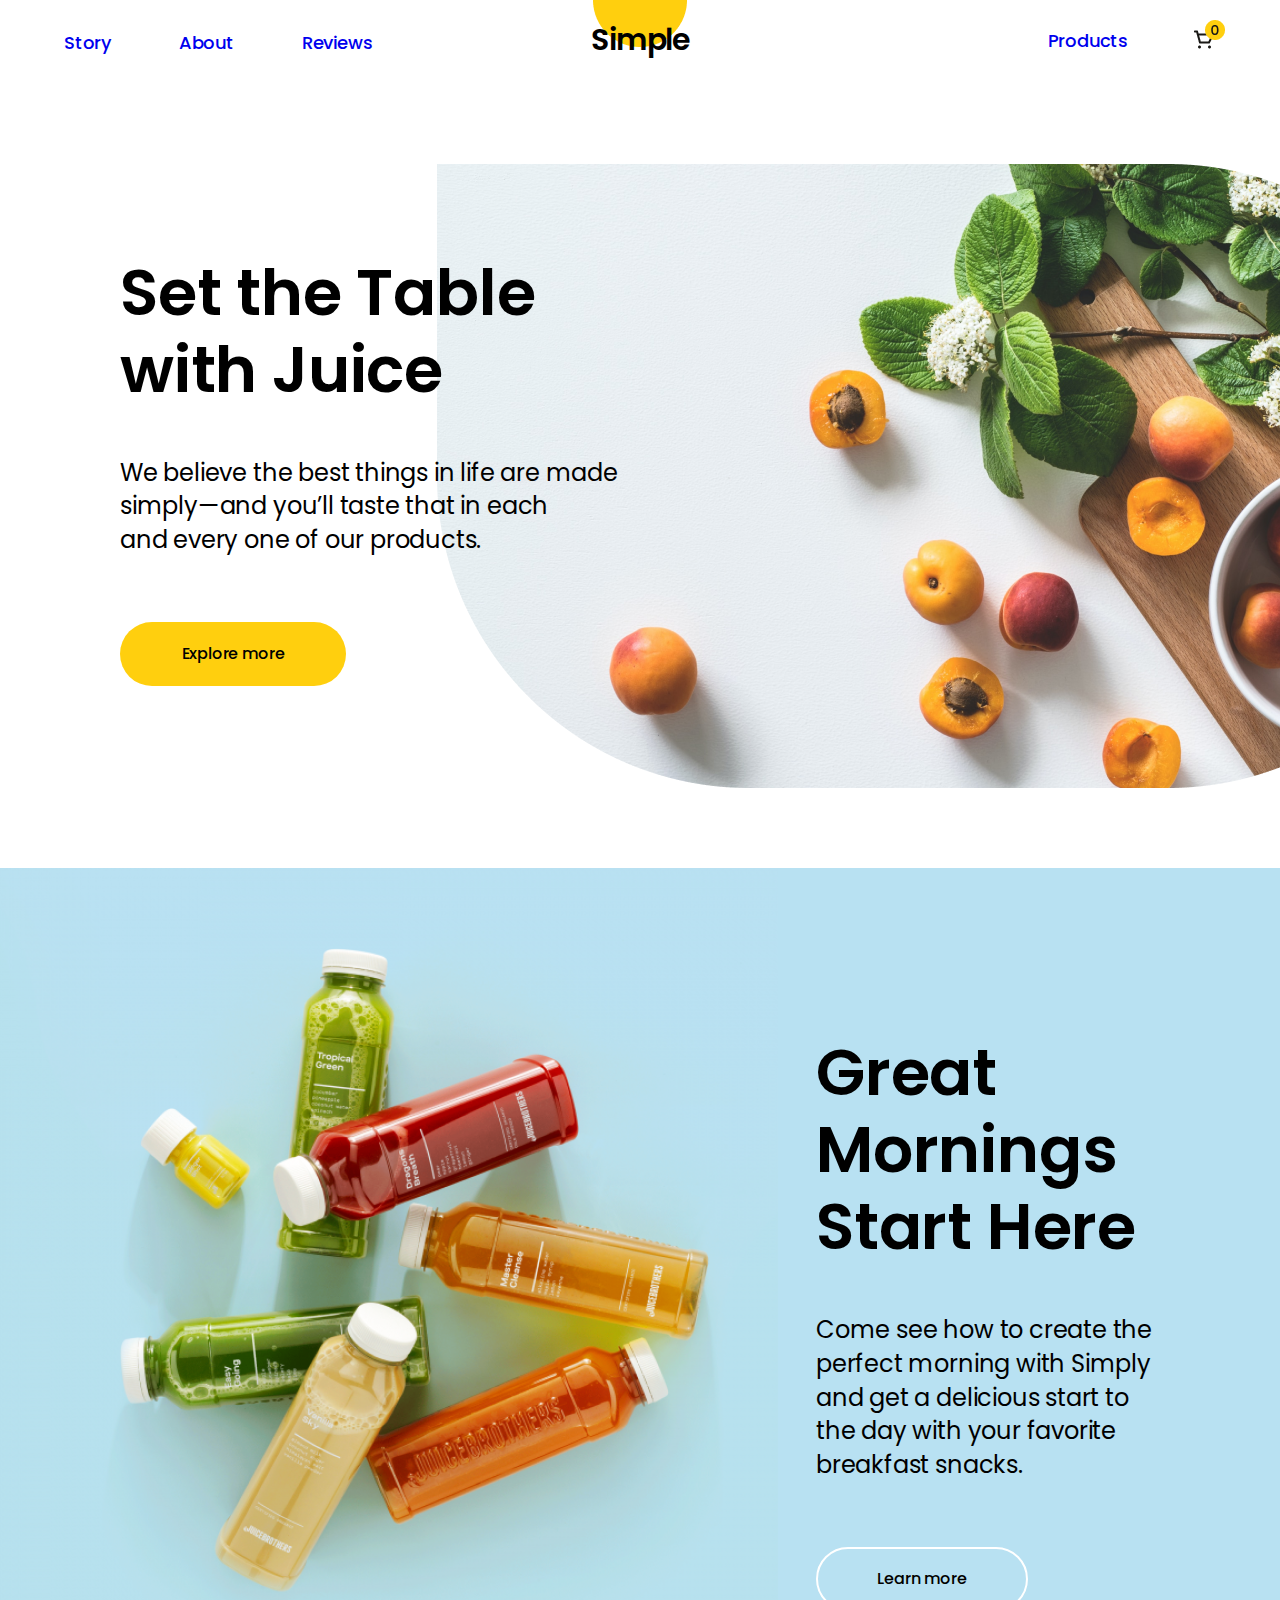
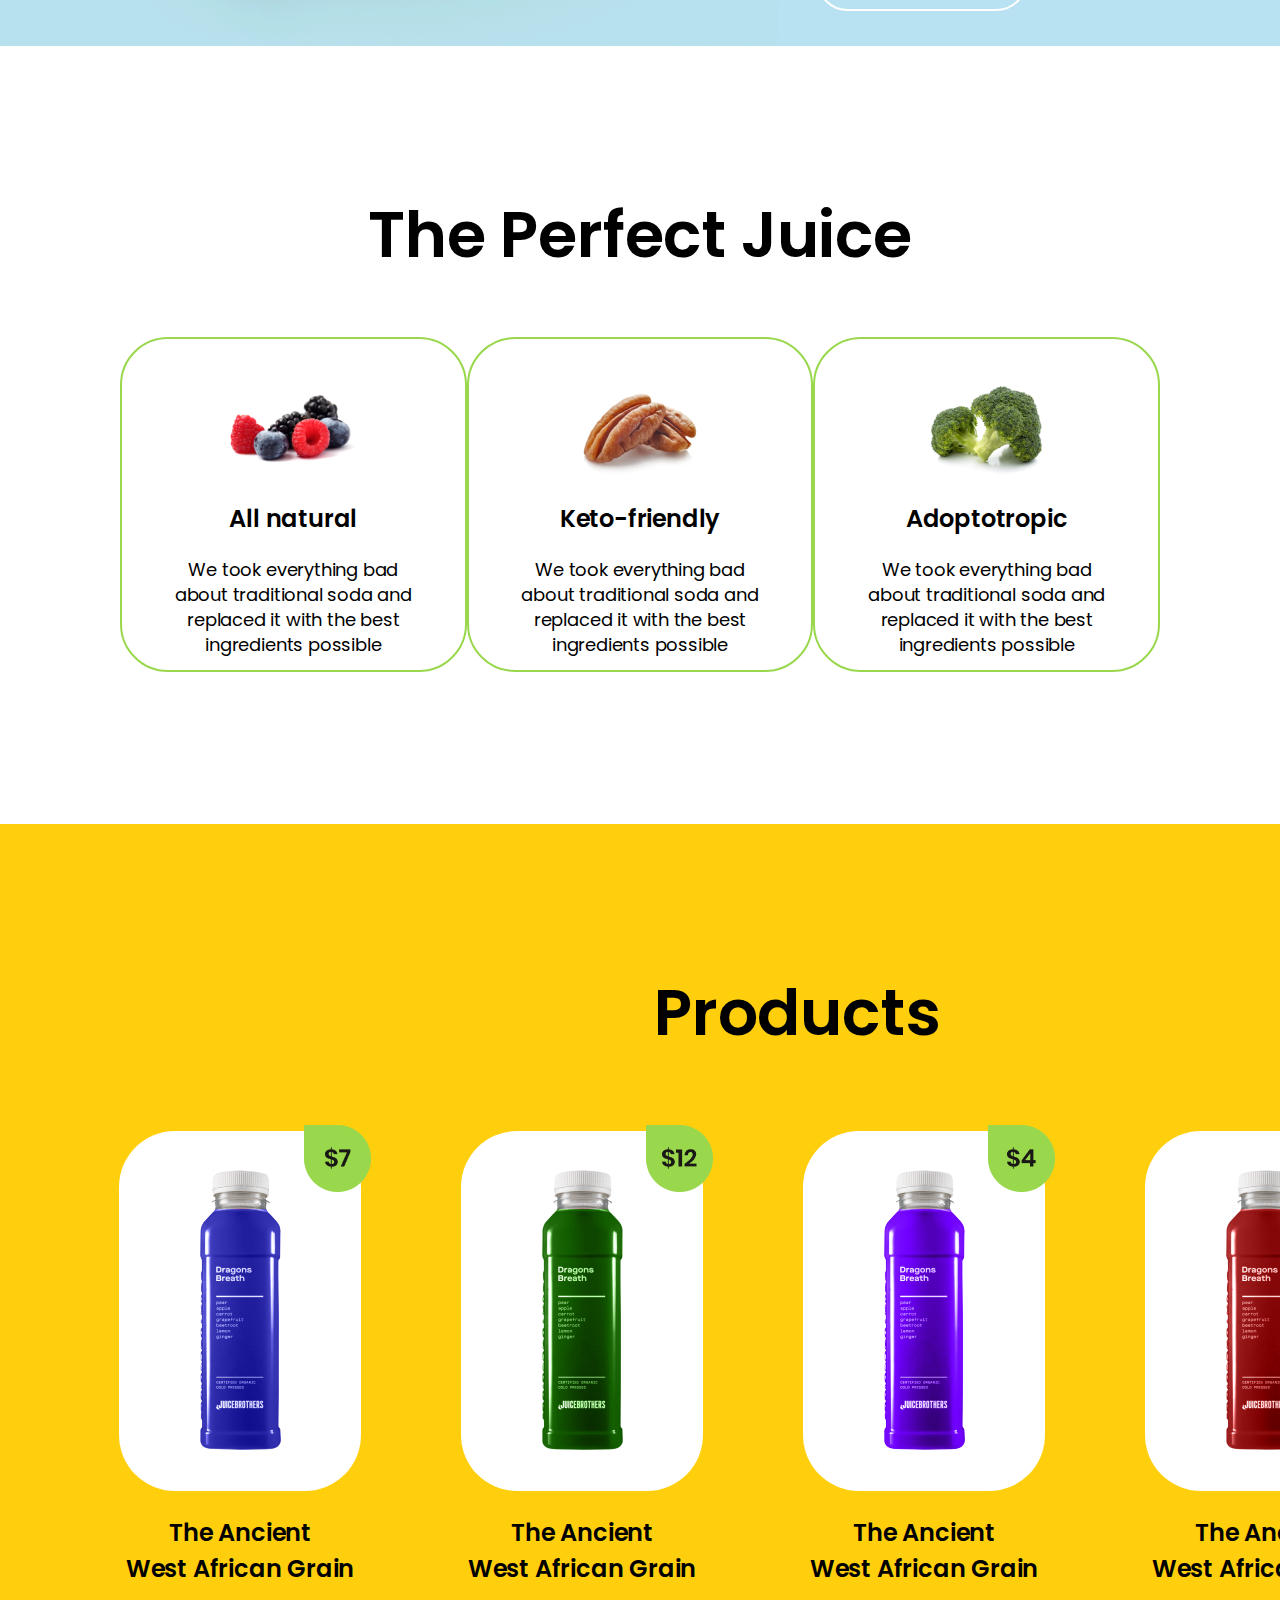
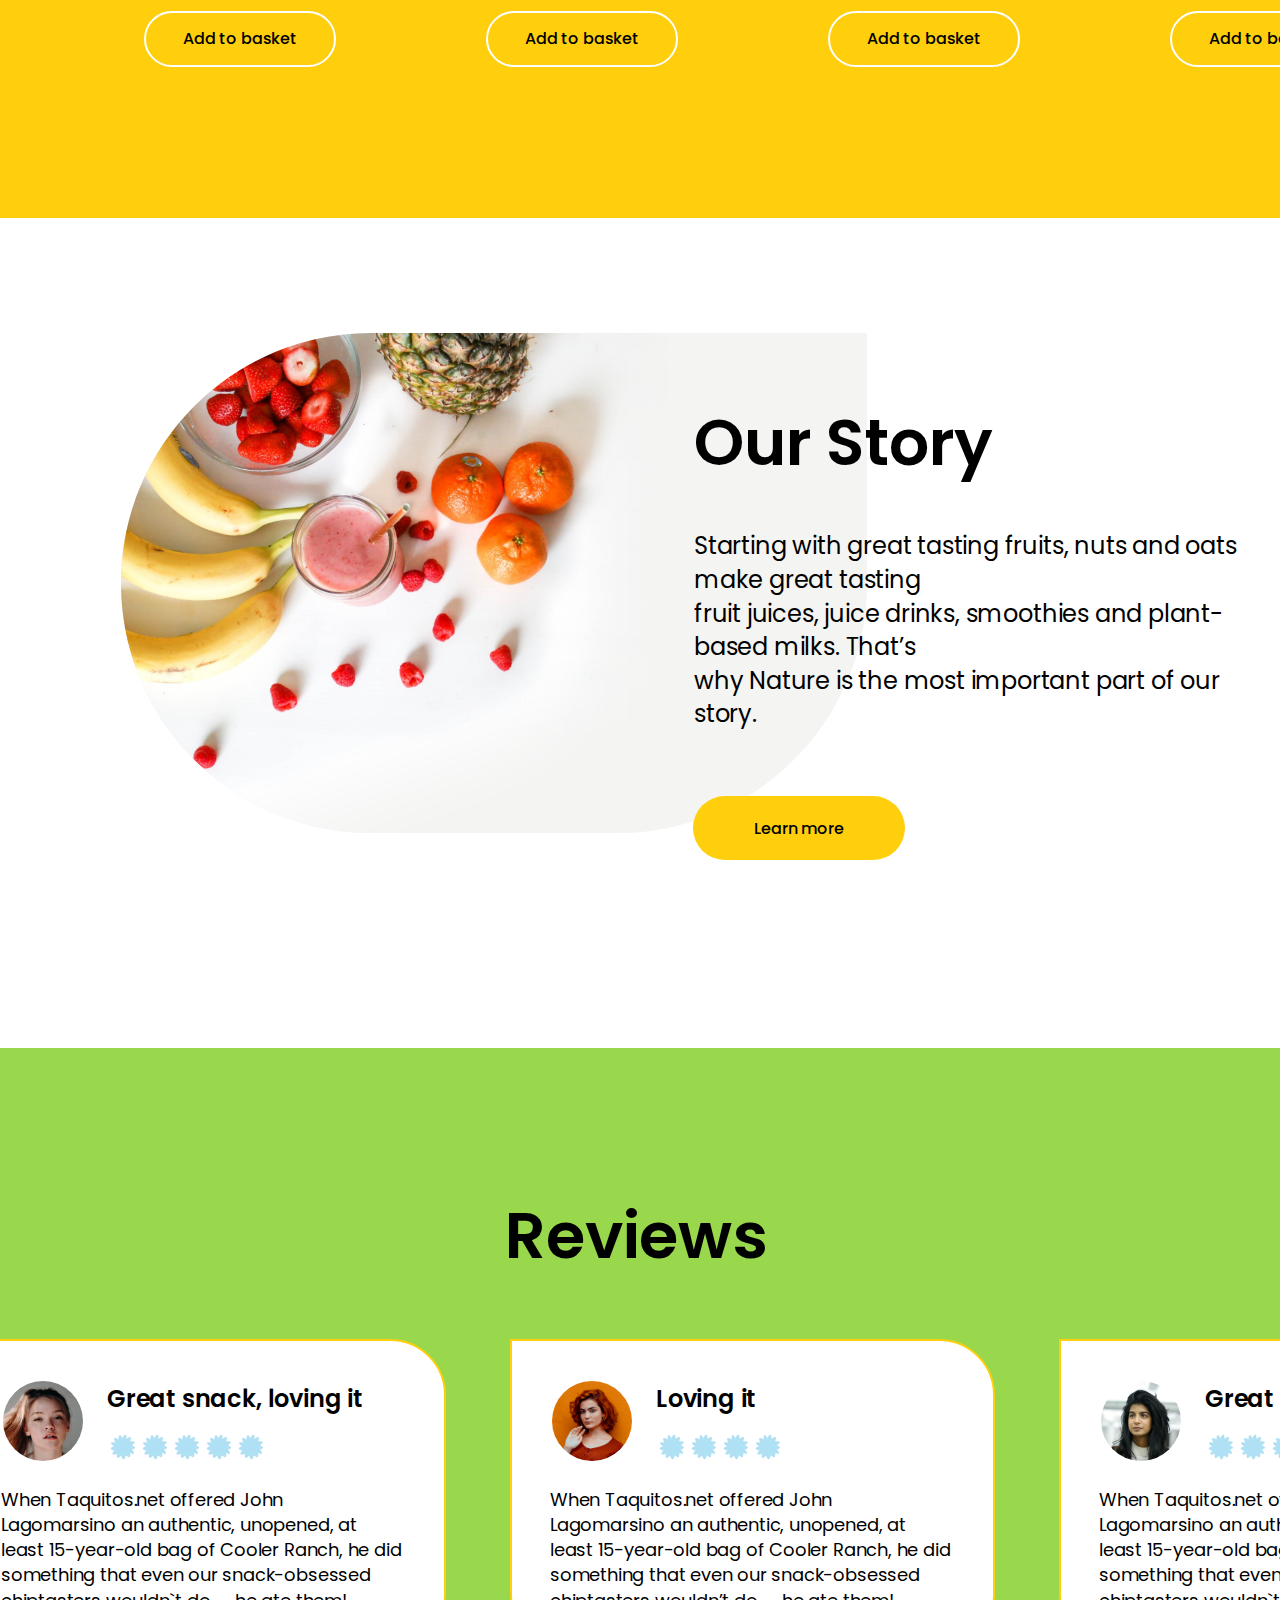
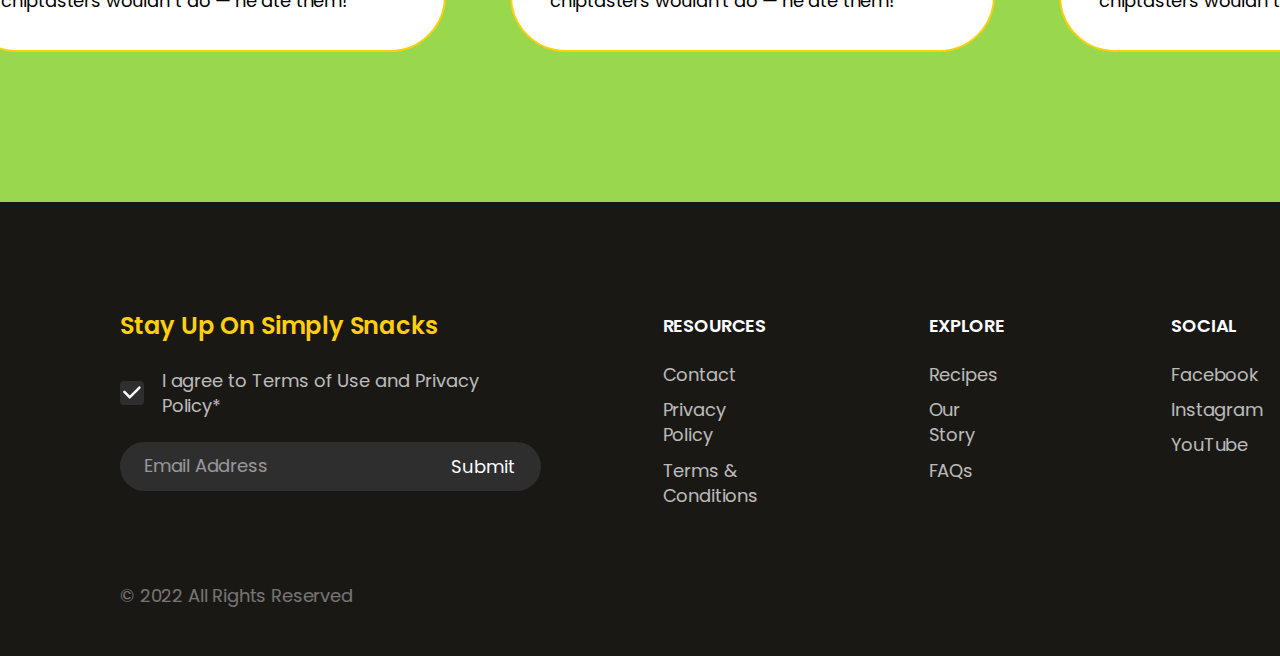
==== commit e5f2a2c1: "some fix" ====
--- a/index.html
+++ b/index.html
@@ -65,24 +65,22 @@
             <div class="tastes__menu">
                 <div class="tastes__item">
                     <img src="./images/tastes/1_berries.png" alt="" class="tastes__image">
-                    <div class="tastes__inner-title">All natural</div>
-                    <div class="tastes__inner-subtitle">We took everything bad about traditional soda and replaced it
+                    <h1 class="tastes__inner-title">All natural</h1>
+                    <p class="tastes__inner-subtitle">We took everything bad about traditional soda and replaced it
                         with
-                        the best ingredients possible</div>
+                        the best ingredients possible</p>
                 </div>
                 <div class="tastes__item">
                     <img src="./images/tastes/2_nuts.png" alt="" class="tastes__image">
-                    <div class="tastes__inner-title">Keto-friendly</div>
-                    <div class="tastes__inner-subtitle">We took everything bad about traditional soda and replaced it
-                        with
-                        the best ingredients possible</div>
+                    <h1 class="tastes__inner-title">Keto-friendly</h1>
+                    <p class="tastes__inner-subtitle">We took everything bad about traditional soda and replaced it with the best ingredients possible</p>
                 </div>
                 <div class="tastes__item">
                     <img src="./images/tastes/3_broccoli.png" alt="" class="tastes__image">
-                    <div class="tastes__inner-title">Adoptotropic</div>
-                    <div class="tastes__inner-subtitle">We took everything bad about traditional soda and replaced it
+                    <h1 class="tastes__inner-title">Adoptotropic</h1>
+                    <p class="tastes__inner-subtitle">We took everything bad about traditional soda and replaced it
                         with
-                        the best ingredients possible</div>
+                        the best ingredients possible</p>
                 </div>
             </div>
         </section>
@@ -181,7 +179,7 @@
                         <br>
                         least 15-year-old bag of Cooler Ranch, he did <br> something that even our snack-obsessed <br>
                         chiptasters
-                        wouldn’t do — he ate them!
+                        wouldn`t do — he ate them!
                     </p>
                 </div>
                 <div class="reviews__item">
@@ -201,7 +199,8 @@
                             </div>
                         </div>
                     </div>
-                    <p class="reviews-item__text">When Taquitos.net offered John Lagomarsino an authentic, unopened, at
+                    <p class="reviews-item__text">When Taquitos.net offered John <br> Lagomarsino an authentic,
+                        unopened, at <br>
                         least 15-year-old bag of Cooler Ranch, he did something that even our snack-obsessed chiptasters
                         wouldn’t do — he ate them!</p>
                 </div>
@@ -225,10 +224,10 @@
                             </div>
                         </div>
                     </div>
-                    <p class="reviews-item__text">When Taquitos.net offered John Lagomarsino an authentic, unopened, at
-                        least 15-year-old bag of Cooler Ranch, he did something that even our snack-obsessed chiptasters
-                        wouldn’t do — he ate them!
-                    </p>
+                    <div class="reviews-item__text">When Taquitos.net offered John <br> Lagomarsino an authentic, unopened,
+                        at <br> least 15-year-old bag of Cooler Ranch, he did something that even our snack-obsessed
+                        chiptasters wouldn`t do — he ate them!
+                    </div>
                 </div>
             </div>
         </section>
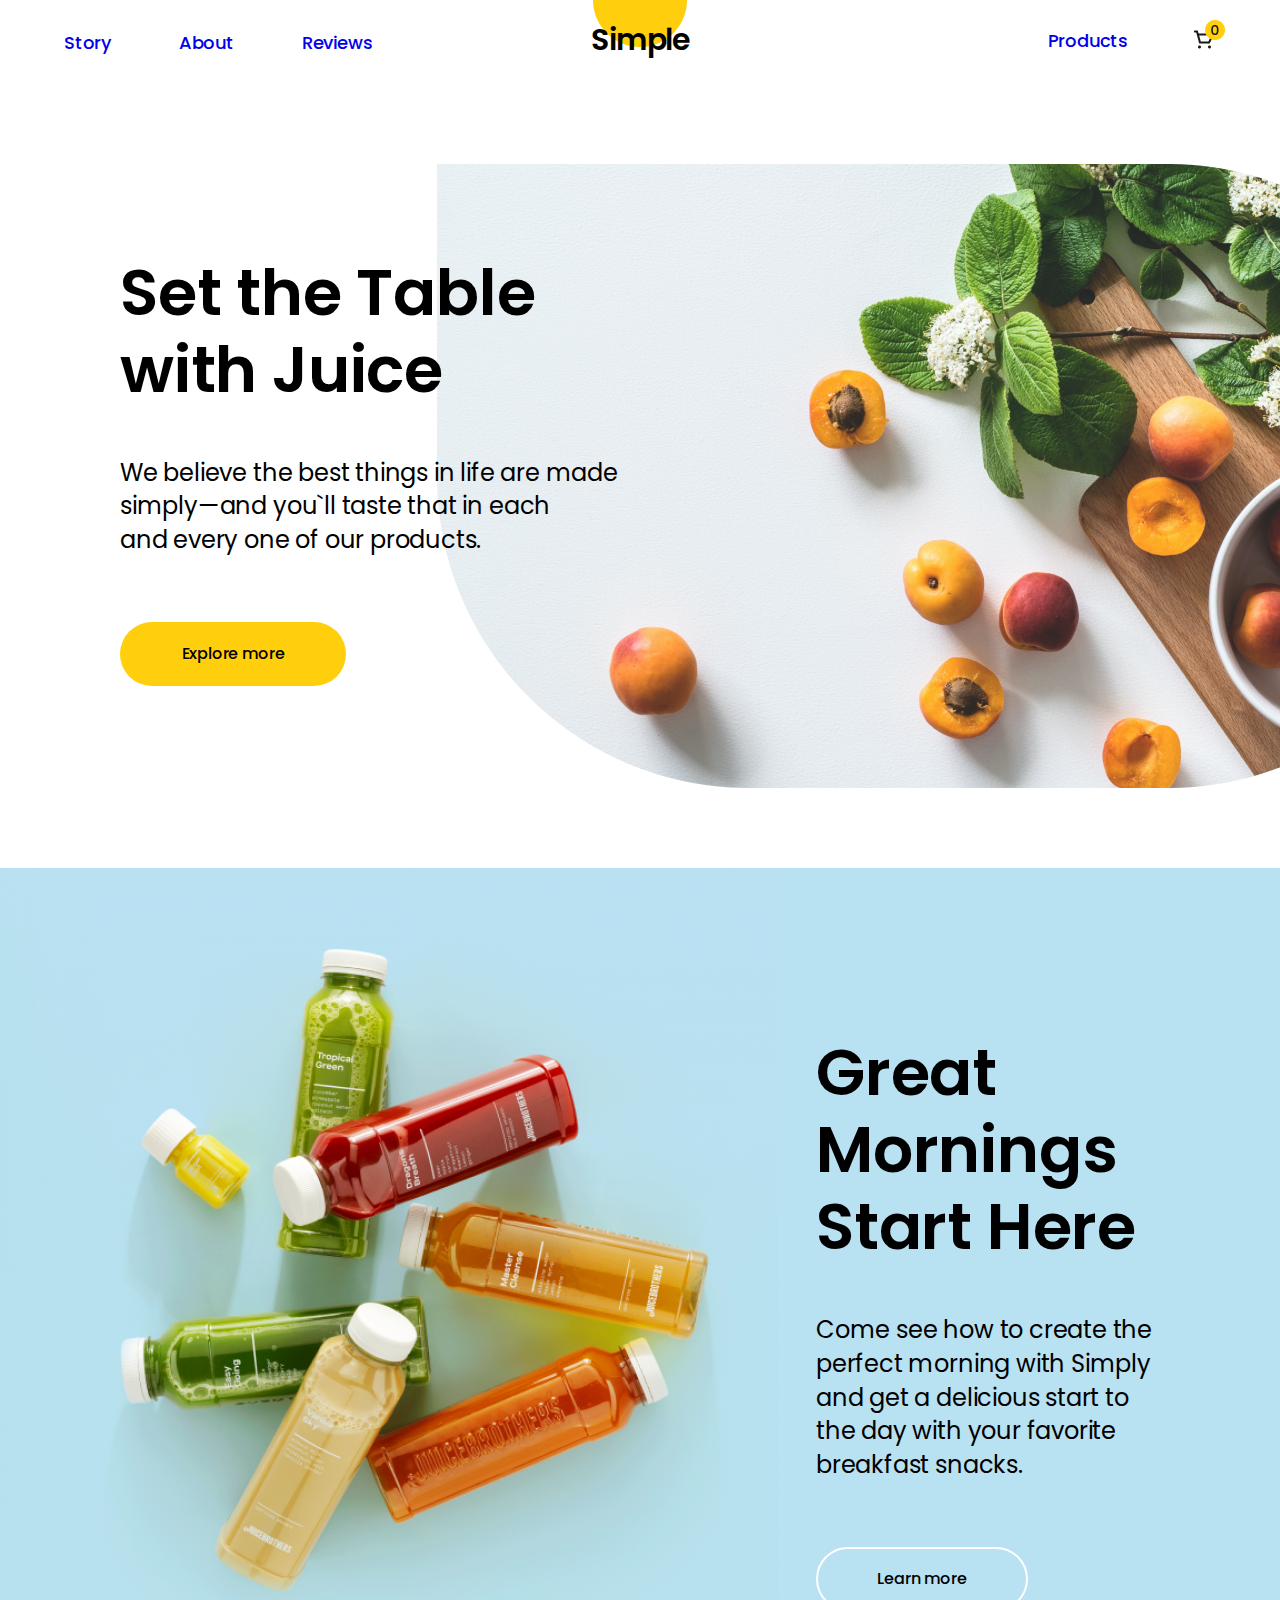
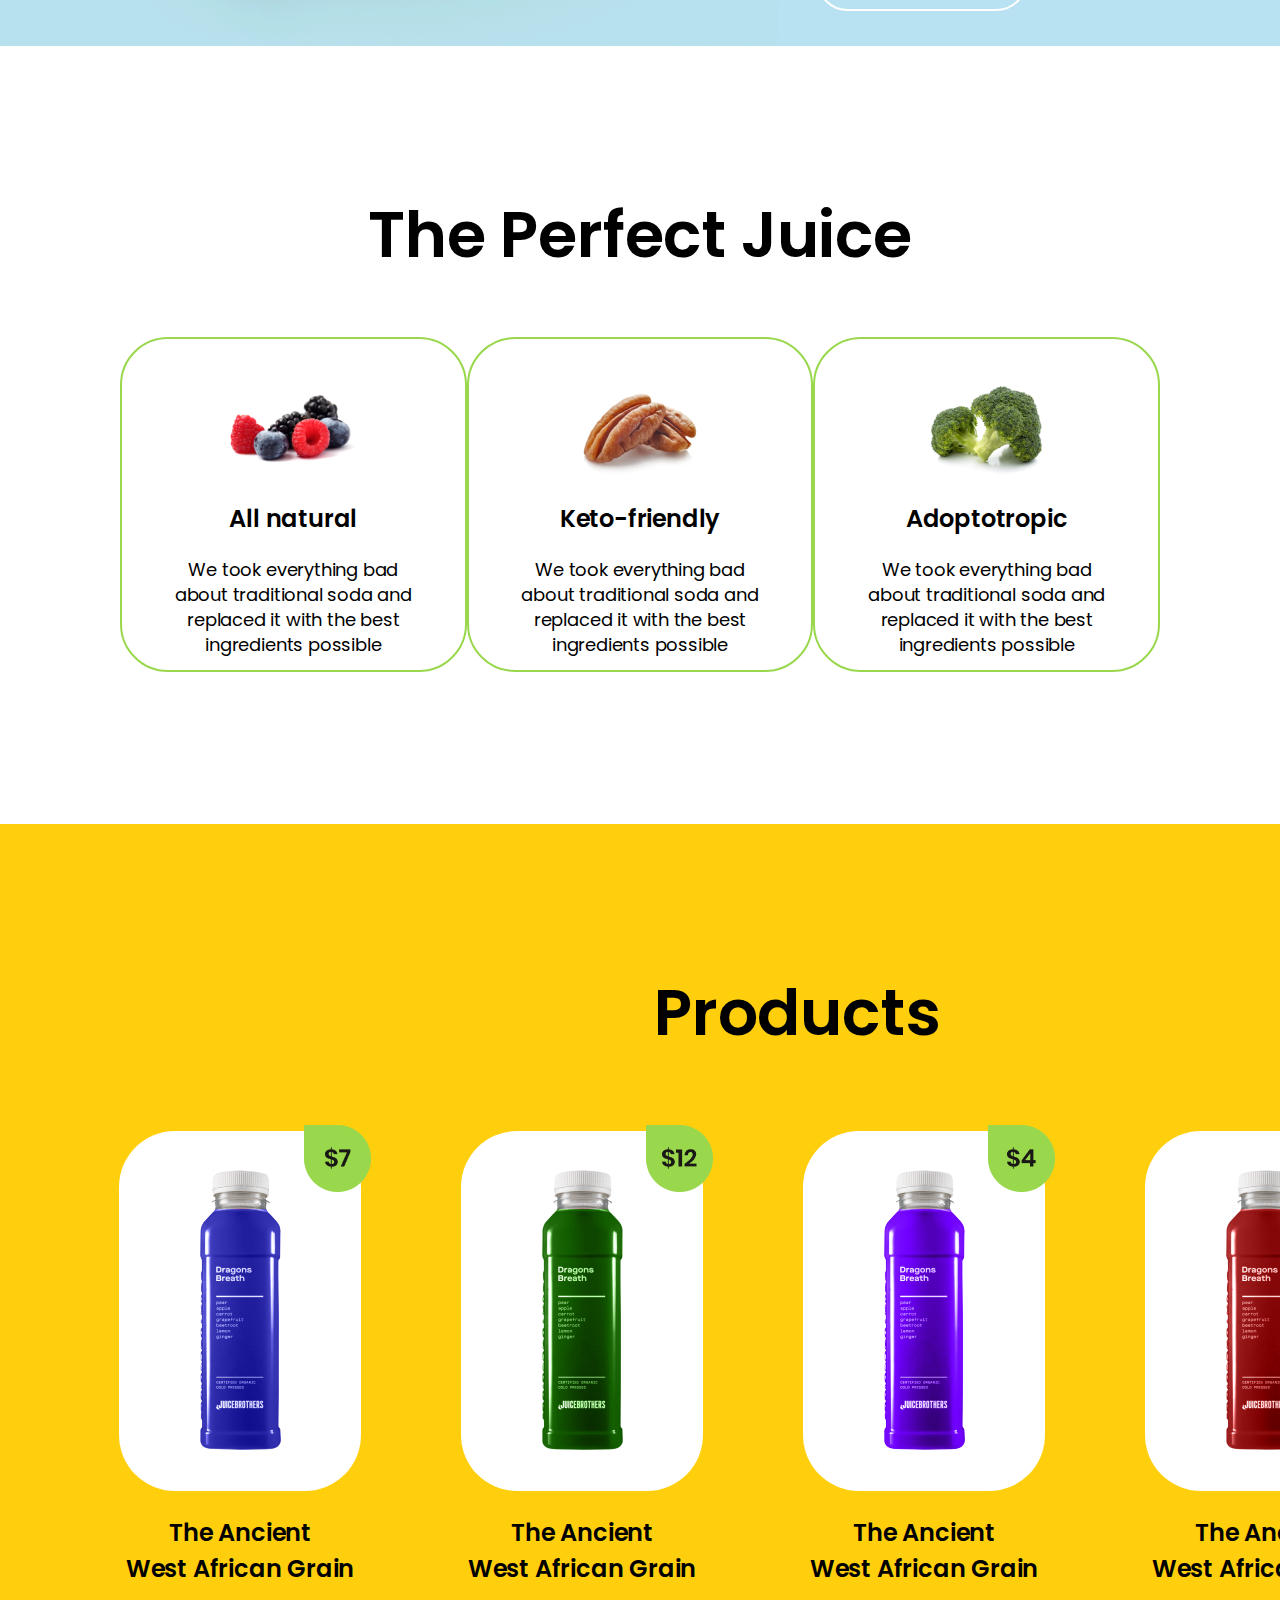
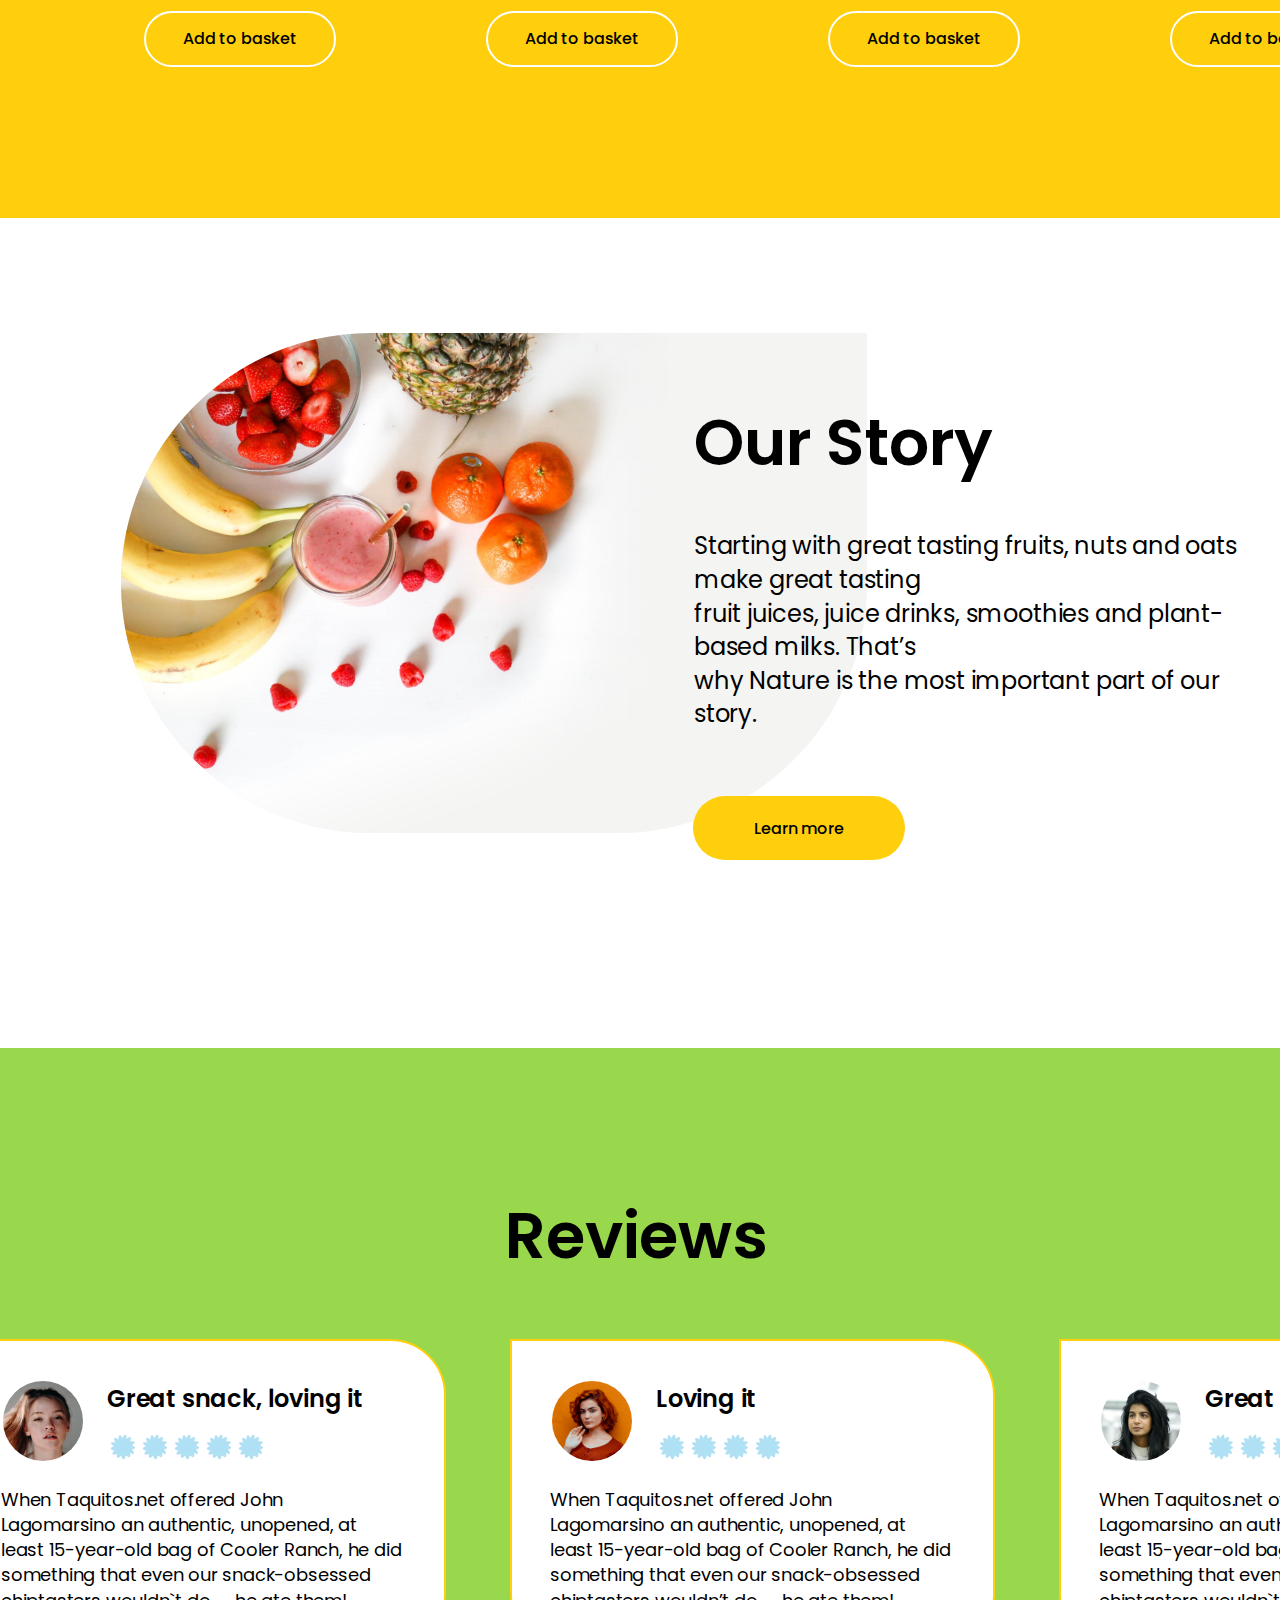
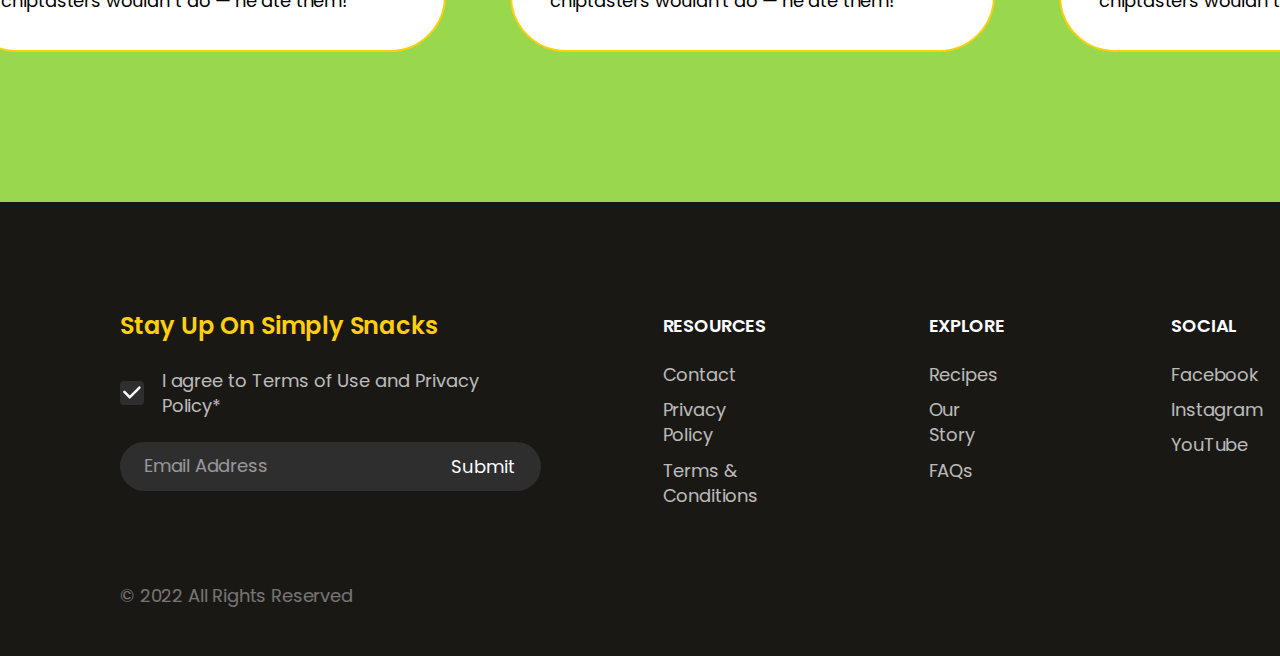
==== commit bbb90dcb: "before adaptive" ====
--- a/index.html
+++ b/index.html
@@ -28,7 +28,7 @@
             <img src="./images/header/basket.png" alt="" class="header__basket-button">
         </nav>
     </header>
-    <main>
+    <main class="main">
         <section class="about container">
             <div class="about__information">
                 <div class="about__title title">
@@ -37,7 +37,7 @@
                 </div>
                 <div class="about__subtitle subtitle">
                     We believe the best things in life are made
-                    <br>simply—and you’ll taste that in each
+                    <br>simply—and you`ll taste that in each
                     <br>and every one of our products.
                 </div>
                 <button class="about__button button button--filled">Explore more</button>
@@ -239,9 +239,9 @@
                 <img src="./images/footer/checkbox.svg" alt="" class="footer__checkbox">
                 <span class="footer__description">I agree to Terms of Use and Privacy Policy*</span>
             </div>
-            <div class="b">
+            <div class="footer__input-container">
                 <input class="footer__input" type="email" name="" id="" placeholder="Email Address">
-                <button class="a">Submit</button>
+                <button class="footer__button">Submit</button>
             </div>
             <p class="footer__copyright">© 2022 All Rights Reserved</p>
         </div>
--- a/style.css
+++ b/style.css
@@ -55,13 +55,13 @@
     width: 226px;
     height: 64px;
     border-radius: 80px;
+    cursor:pointer;
+    cursor: url(./images/header/cursor.png);
 }
 
 .button--filled {
     background: #FFCF0E;
     border-style: none;
-
-
 }
 
 .button--filled:hover {
@@ -139,7 +139,9 @@
     padding: 0 55px 0 0;
     margin-bottom: 13px;
 }
-
+.main{
+    overflow: hidden;
+}
 /* section 'about' */
 
 .about {
@@ -301,7 +303,7 @@
     align-items: flex-start;
     background-color: #FFCF0E;
     padding-top: 151px;
-    overflow: hidden;
+    /* overflow: hidden; */
     padding-bottom: 151px;
 }
 
@@ -565,11 +567,11 @@
     opacity: 0.5;
 }
 
-.b {
-    display: flex;
-}
-
-.a {
+.footer__input-container {
+    display: flex;
+}
+
+.footer__button {
     display: flex;
     width: 140px;
     height: 49px;
@@ -634,4 +636,10 @@
     opacity: 0.7;
     color: #FFFFFF;
     text-decoration: none;
-}+}
+
+
+@media (max-width:375px) {
+
+}
+
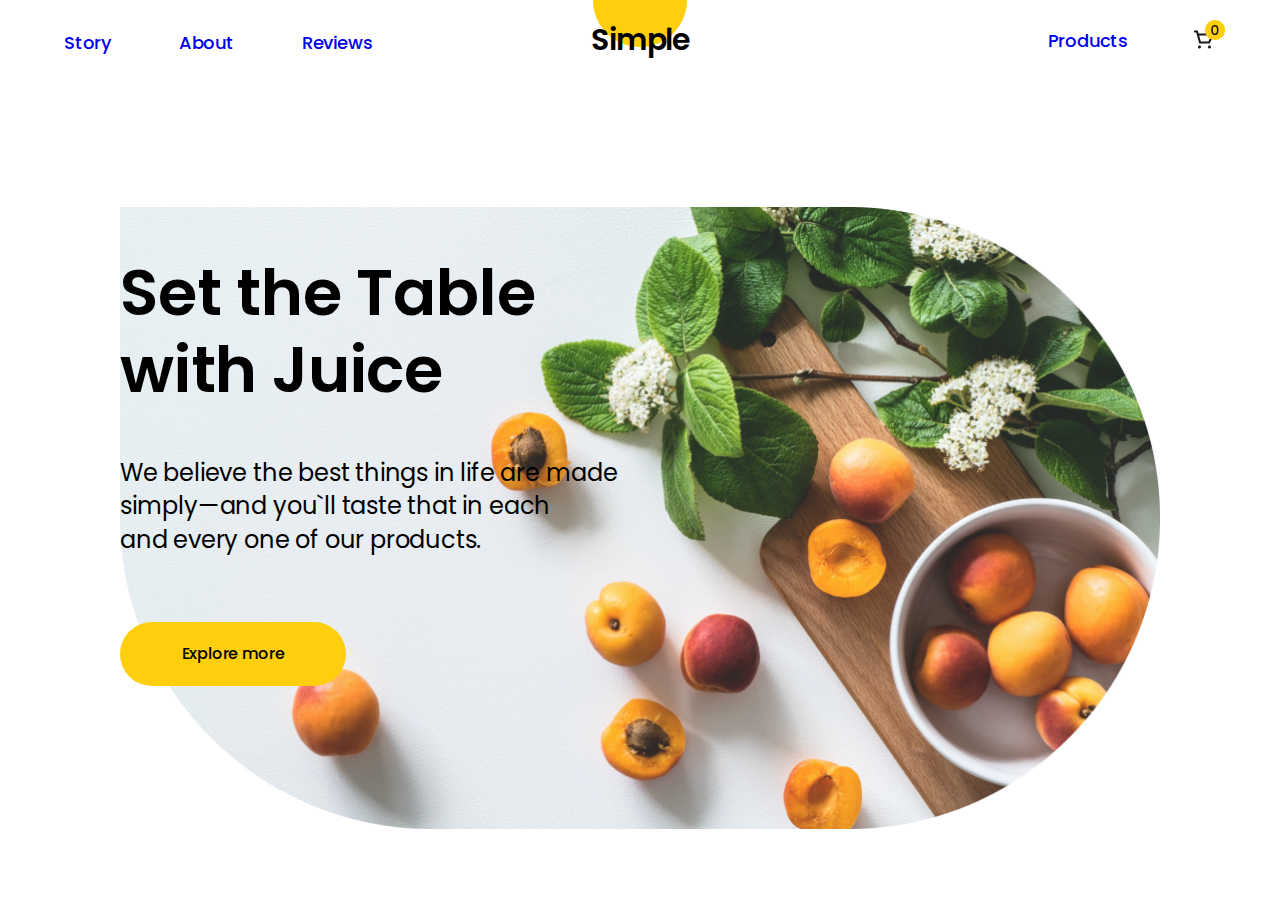
==== commit 5b0ebd65: "work in progress" ====
--- a/index.html
+++ b/index.html
@@ -14,6 +14,7 @@
 
 <body>
     <header class="header container">
+        <img src="./images/header/menu_burger.svg" alt="menu" class="header__burger">
         <nav class="header__menu">
             <a href="#" class="header__link link">Story</a>
             <a href="#" class="header__link link">About</a>
@@ -31,22 +32,22 @@
     <main class="main">
         <section class="about container">
             <div class="about__information">
-                <div class="about__title title">
+                <h1 class="about__title title">
                     Set the Table
                     <br>with Juice
-                </div>
-                <div class="about__subtitle subtitle">
+                </h1>
+                <p class="about__subtitle subtitle">
                     We believe the best things in life are made
                     <br>simply—and you`ll taste that in each
                     <br>and every one of our products.
-                </div>
+                </p>
                 <button class="about__button button button--filled">Explore more</button>
             </div>
-            <div class="about__image">
-                <img class="about__image--img" src="./images/about/fruits.png" alt="">
-            </div>
-        </section>
-
+            <div class="about__image-container">
+                <img class="about__image" src="./images/about/fruits.png" alt="">
+            </div>
+        </section>
+<!-- 
         <section class="solution container">
             <div class="solution__image">
                 <img src="./images/solution/bottles.png" alt="" class="solution__img">
@@ -73,7 +74,8 @@
                 <div class="tastes__item">
                     <img src="./images/tastes/2_nuts.png" alt="" class="tastes__image">
                     <h1 class="tastes__inner-title">Keto-friendly</h1>
-                    <p class="tastes__inner-subtitle">We took everything bad about traditional soda and replaced it with the best ingredients possible</p>
+                    <p class="tastes__inner-subtitle">We took everything bad about traditional soda and replaced it with
+                        the best ingredients possible</p>
                 </div>
                 <div class="tastes__item">
                     <img src="./images/tastes/3_broccoli.png" alt="" class="tastes__image">
@@ -202,7 +204,7 @@
                     <p class="reviews-item__text">When Taquitos.net offered John <br> Lagomarsino an authentic,
                         unopened, at <br>
                         least 15-year-old bag of Cooler Ranch, he did something that even our snack-obsessed chiptasters
-                        wouldn’t do — he ate them!</p>
+                        wouldn`t do — he ate them!</p>
                 </div>
                 <div class="reviews__item">
                     <img class="reviews-item__image--nav" src="./images/products/nav_.png" alt="">
@@ -224,15 +226,16 @@
                             </div>
                         </div>
                     </div>
-                    <div class="reviews-item__text">When Taquitos.net offered John <br> Lagomarsino an authentic, unopened,
+                    <div class="reviews-item__text">When Taquitos.net offered John <br> Lagomarsino an authentic,
+                        unopened,
                         at <br> least 15-year-old bag of Cooler Ranch, he did something that even our snack-obsessed
                         chiptasters wouldn`t do — he ate them!
                     </div>
                 </div>
             </div>
         </section>
-    </main>
-    <footer class="footer container">
+    </main> -->
+    <!-- <footer class="footer container">
         <div class="footer__contact">
             <h1 class="footer__title">Stay Up On Simply Snacks</h1>
             <div class="footer__agreement">
@@ -272,9 +275,9 @@
                     <a href="#" class="information__link">YouTube</a>
                 </nav>
             </div>
-        </div>
-
-    </footer>
+        </div> 
+
+    </footer> -->
 </body>
 
 </div>
--- a/style.css
+++ b/style.css
@@ -10,16 +10,7 @@
     letter-spacing: -0.19px;
 }
 
-html {}
-
-/* img{
-    width: 100%;
-    height: auto;
-} */
-/* image {
-    max-width: 100%;
-    height: auto;
-} */
+/* html {} */
 
 .container {
     max-width: 1600px;
@@ -50,12 +41,10 @@
     flex-direction: row;
     justify-content: center;
     align-items: center;
-    /* padding: 20px 60px; */
-    /* gap: 10px; */
     width: 226px;
     height: 64px;
     border-radius: 80px;
-    cursor:pointer;
+    cursor: pointer;
     cursor: url(./images/header/cursor.png);
 }
 
@@ -65,7 +54,6 @@
 }
 
 .button--filled:hover {
-    /* filter: brightness(140%) */
     background: linear-gradient(0deg, rgba(255, 255, 255, 0.4), rgba(255, 255, 255, 0.4)), #FFCF0E;
 }
 
@@ -77,18 +65,20 @@
 }
 
 .button--stroked:hover {
-    /* opacity: 0.6; */
-    /* filter: brightness(200%); */
     backdrop-filter: brightness(95%)
 }
 
-/* header styles */
+/* ============================HEADER============================ */
 
 .header {
     display: flex;
     align-items: center;
     justify-content: space-between;
     height: 84px;
+}
+
+.header__burger {
+    display: none;
 }
 
 .header__link {
@@ -103,7 +93,7 @@
     margin-bottom: 3px;
 }
 
-.header__menu {}
+/* .header__menu {} */
 
 .header__logo {
     position: relative;
@@ -139,10 +129,12 @@
     padding: 0 55px 0 0;
     margin-bottom: 13px;
 }
-.main{
+
+.main {
     overflow: hidden;
 }
-/* section 'about' */
+
+/* ============================ABOUT============================ */
 
 .about {
     display: flex;
@@ -161,56 +153,43 @@
     top: 171px;
 }
 
-.about__title {
-    /* position: absolute; */
-    /* margin-left: 80px;
-    padding-bottom: 100px; */
-}
+/* .about__title {} */
 
 .about__subtitle {
-    /* margin-left: 80px; */
     padding-top: 47px;
 }
 
 .about__button {
-    /* margin-left: 80px; */
     margin-top: 66px;
 }
 
-.about__image {
+.about__image-container{
     position: relative;
-    left: 317px;
+    /* left: 317px; */
     top: 3px;
     z-index: 0;
+    /* max-width: 100%; */
+    height: 100%;
+}
+
+.about__image{
     max-width: 100%;
     height: auto;
 }
 
-.about__image--img {
-    /* position: relative; */
-    /* right: 120px; */
-    top: 3px;
-
-
-}
-
-
-/* solution section */
+
+/* ================================SOLUTION================================ */
 
 .solution {
     display: flex;
-
     background-color: #B8E1F2;
-    /* flex-direction: row; */
 }
 
 .solution__image {
     display: flex;
 }
 
-/* .solution__img{
-    max-width: 100%;
-} */
+/* .solution__img{} */
 
 .solution__information {
     display: flex;
@@ -220,7 +199,7 @@
     padding: 167px 120px 0 38px;
 }
 
-.solution__title {}
+/* .solution__title {} */
 
 .solution__subtitle {
     padding-top: 48px;
@@ -232,7 +211,7 @@
 }
 
 
-/* for test */
+/* ================================TEST================================ */
 
 .tastes {
     display: flex;
@@ -252,7 +231,6 @@
     align-items: center;
     padding-top: 63px;
     padding: 63px 120px 152px 120px;
-    /* padding-bottom: 152px; */
 }
 
 .tastes__item {
@@ -261,16 +239,14 @@
     justify-content: flex-start;
     align-items: center;
     padding: 38px;
-    /* gap: 24px; */
     isolation: isolate;
     max-width: 421px;
     max-height: 335px;
     border: 2px solid #99D74C;
     border-radius: 48px;
-    /* padding-top: 51px; */
-}
-
-.tastes__image {}
+}
+
+/* .tastes__image {} */
 
 .tastes__inner-title {
     font-family: 'Poppins';
@@ -292,9 +268,9 @@
     padding-top: 20px;
 }
 
-.tastes__item {}
-
-/* products styles */
+/* .tastes__item {} */
+
+/* ================================PRODUCTS================================ */
 
 .products {
     display: flex;
@@ -303,11 +279,10 @@
     align-items: flex-start;
     background-color: #FFCF0E;
     padding-top: 151px;
-    /* overflow: hidden; */
     padding-bottom: 151px;
 }
 
-.products__title {}
+/* .products__title {} */
 
 .products__container {
     padding-top: 80px;
@@ -317,7 +292,7 @@
     gap: 100px;
 }
 
-.products__container:last-child {}
+/* .products__container:last-child {} */
 
 .products__item {
     display: flex;
@@ -359,9 +334,9 @@
     padding-left: 119px;
 }
 
-.products__container:last-child {}
-
-.products__item:last-child {}
+/* .products__container:last-child {} */
+
+/* .products__item:last-child {} */
 
 .products__description {
     padding-top: 24px;
@@ -375,9 +350,7 @@
     display: table;
 }
 
-.button-here {
-    /* width: 226px; */
-}
+/* .button-here {} */
 
 .products__button {
     margin-top: 24px;
@@ -389,7 +362,7 @@
     padding-left: 654px;
 }
 
-/* story */
+/* ================================STORY================================ */
 
 .story {
     position: relative;
@@ -412,7 +385,7 @@
     padding-bottom: 188px;
 }
 
-.story__title {}
+/* .story__title {} */
 
 .story__subtitle {
     padding-top: 48px;
@@ -539,7 +512,7 @@
     gap: 4.2%;
 }
 
-.footer__checkbox {}
+/* .footer__checkbox {} */
 
 .footer__description {
     font-weight: 400;
@@ -639,7 +612,52 @@
 }
 
 
-@media (max-width:375px) {
-
-}
-
+@media (max-width:1270px) {
+    .solution {
+        flex-direction: column;
+        align-items: center;
+    }
+
+    .solution__img {
+        max-width: 100%;
+        height: auto;
+    }
+
+    .solution__information {
+        padding: 10%;
+        justify-content: flex-start;
+    }
+
+    .solution__button {}
+
+}
+
+@media (max-width:949px) {
+    .header__menu {
+        display: none;
+        align-items: center;
+        justify-content: space-between;
+    }
+
+    .header__link--basket {
+        display: none;
+    }
+
+    .header__burger {
+        display: block;
+        padding: 0 20px;
+        order: 3;
+    }
+
+    .header__logo {
+        right: 0px;
+        order: 2;
+    }
+
+    .header__basket-button {
+        margin-bottom: 0px;
+        padding: 0 20px;
+        order: 1;
+    }
+
+}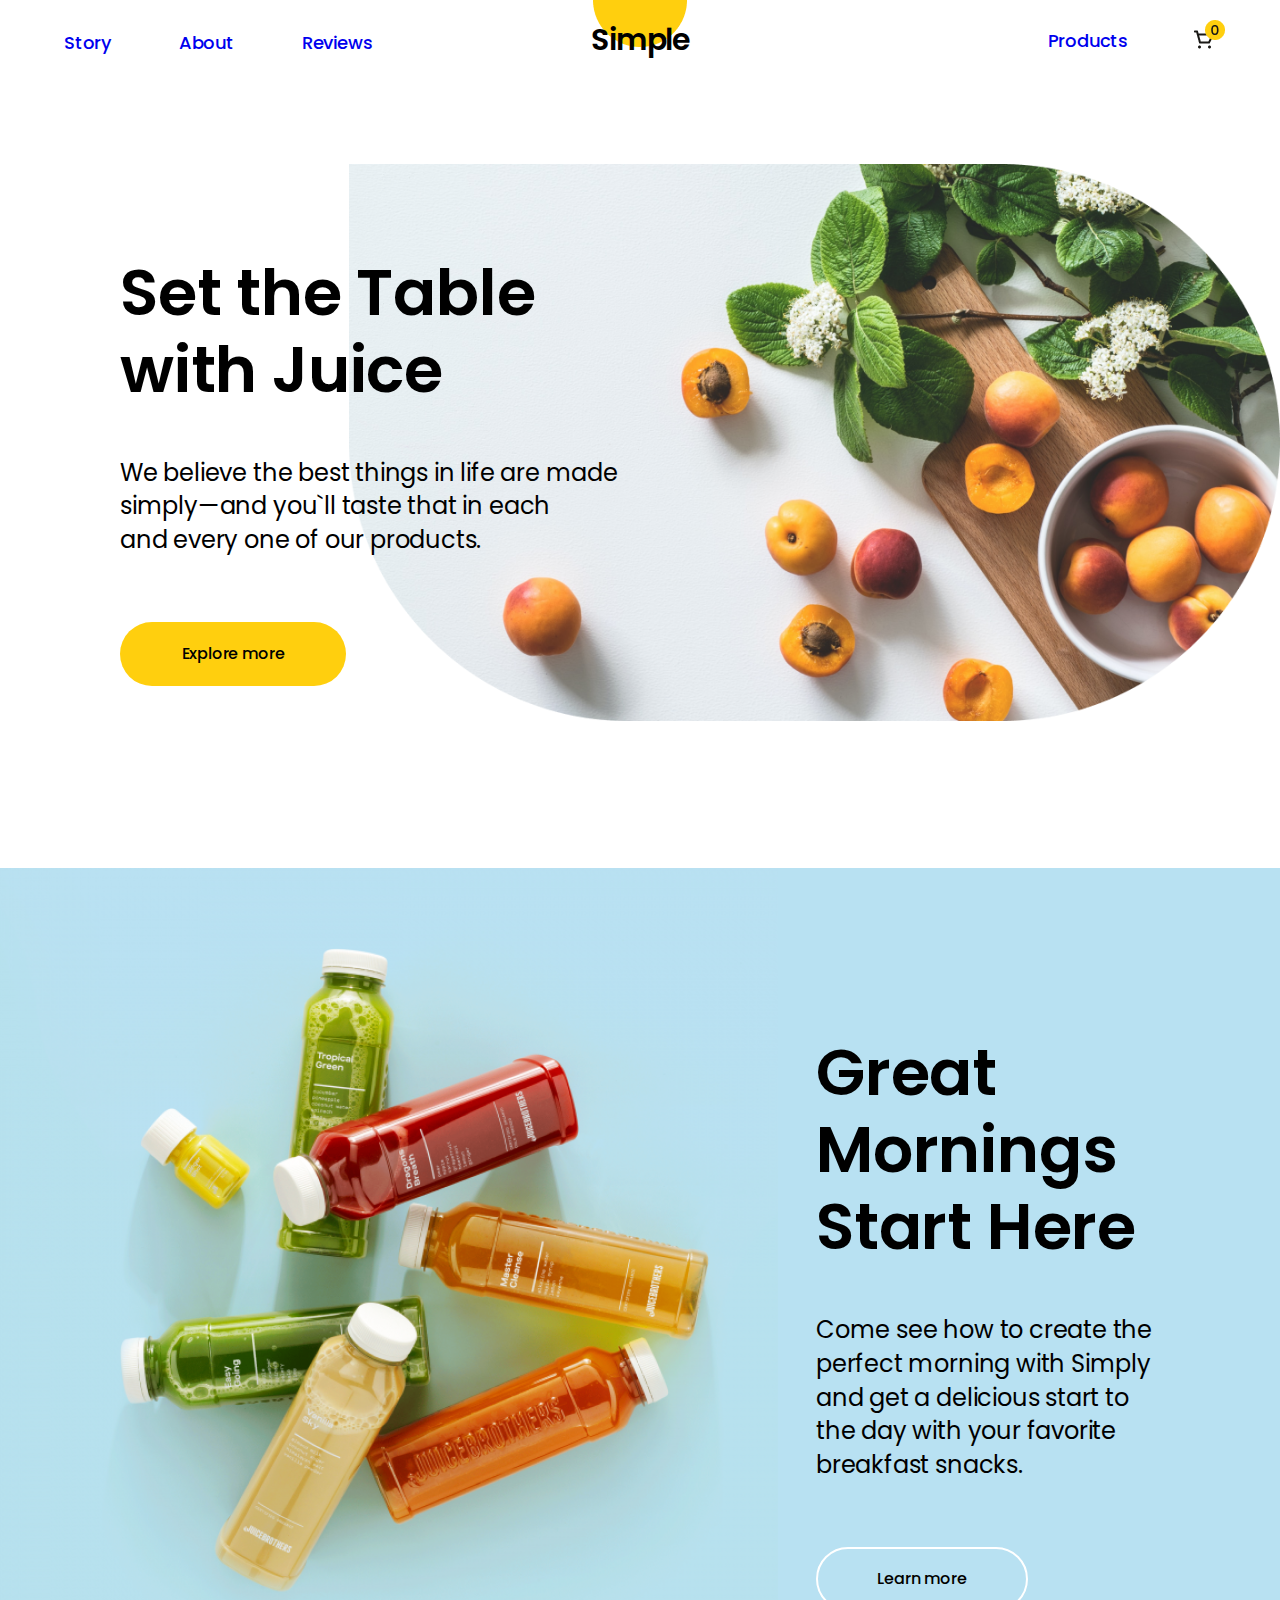
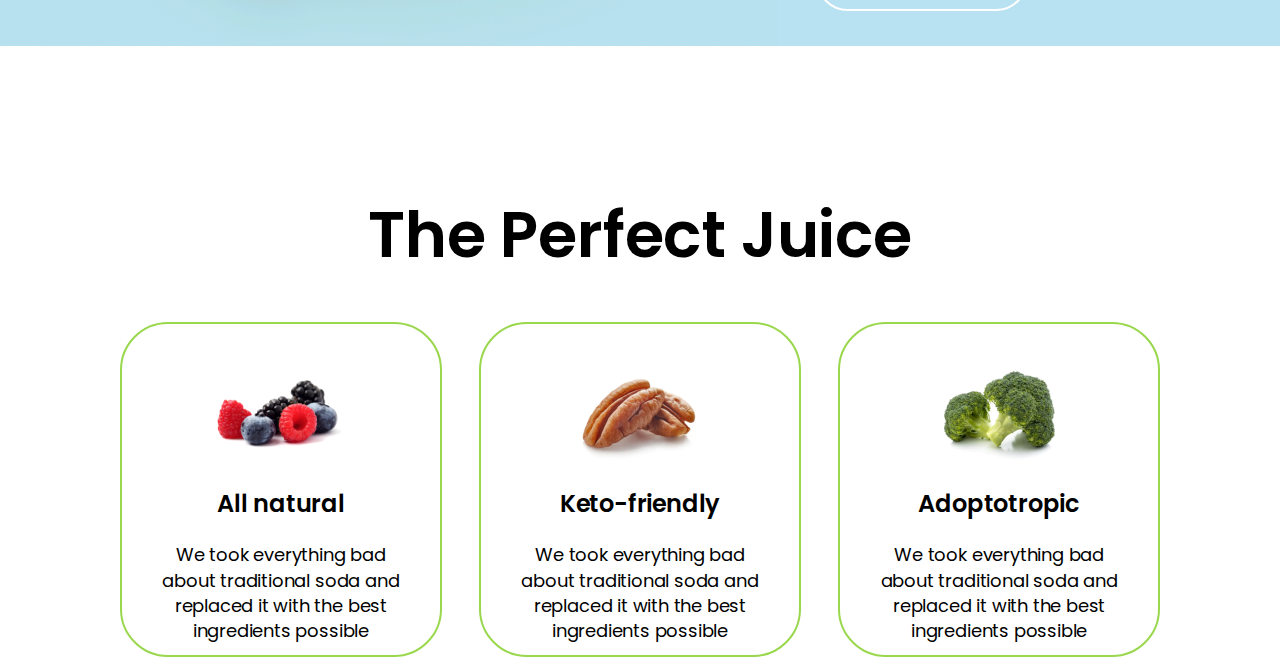
==== commit c613ee44: "9th august" ====
--- a/index.html
+++ b/index.html
@@ -47,7 +47,7 @@
                 <img class="about__image" src="./images/about/fruits.png" alt="">
             </div>
         </section>
-<!-- 
+
         <section class="solution container">
             <div class="solution__image">
                 <img src="./images/solution/bottles.png" alt="" class="solution__img">
@@ -86,7 +86,7 @@
                 </div>
             </div>
         </section>
-
+<!-- 
         <section class="products container">
             <h1 class="products__title title">Products</h1>
             <div class="products__container">
--- a/style.css
+++ b/style.css
@@ -137,6 +137,7 @@
 /* ============================ABOUT============================ */
 
 .about {
+    position: relative;
     display: flex;
     align-items: center;
     position: relative;
@@ -163,16 +164,15 @@
     margin-top: 66px;
 }
 
-.about__image-container{
-    position: relative;
-    /* left: 317px; */
-    top: 3px;
+.about__image-container {
+    position: absolute;
+    left: 27.3%;
+    top: 10.2%;
     z-index: 0;
-    /* max-width: 100%; */
     height: 100%;
 }
 
-.about__image{
+.about__image {
     max-width: 100%;
     height: auto;
 }
@@ -216,6 +216,7 @@
 .tastes {
     display: flex;
     flex-direction: column;
+    padding: 0 120px;
 }
 
 .tastes__title {
@@ -227,10 +228,10 @@
 
 .tastes__menu {
     display: flex;
-    justify-content: space-between;
-    align-items: center;
-    padding-top: 63px;
-    padding: 63px 120px 152px 120px;
+    /* justify-content: space-between; */
+    gap: 3.6%;
+    align-items: center;
+    padding-top: 4.68%;
 }
 
 .tastes__item {
@@ -624,7 +625,7 @@
     }
 
     .solution__information {
-        padding: 10%;
+        padding: 8%;
         justify-content: flex-start;
     }
 
@@ -660,4 +661,43 @@
         order: 1;
     }
 
+}
+
+
+
+
+@media (max-width:375px) {
+    br {
+        display: none;
+    }
+
+    .title {
+        font-size: 40px;
+        line-height:  120%;
+    }
+
+    .subtitle {
+        font-size: 18px;
+        line-height: 140%;
+    }
+
+    .about {
+        padding: 10%;
+        align-items: flex-start;
+        height: auto;
+    }
+
+    .about__image-container {
+        left: 10.3%;
+        top: 63%;
+        margin-right: 8%;
+    }
+
+    .about__information {
+        position: initial;
+        margin-bottom: 50%;
+    }
+    .solution__image{
+        order:2
+    }
 }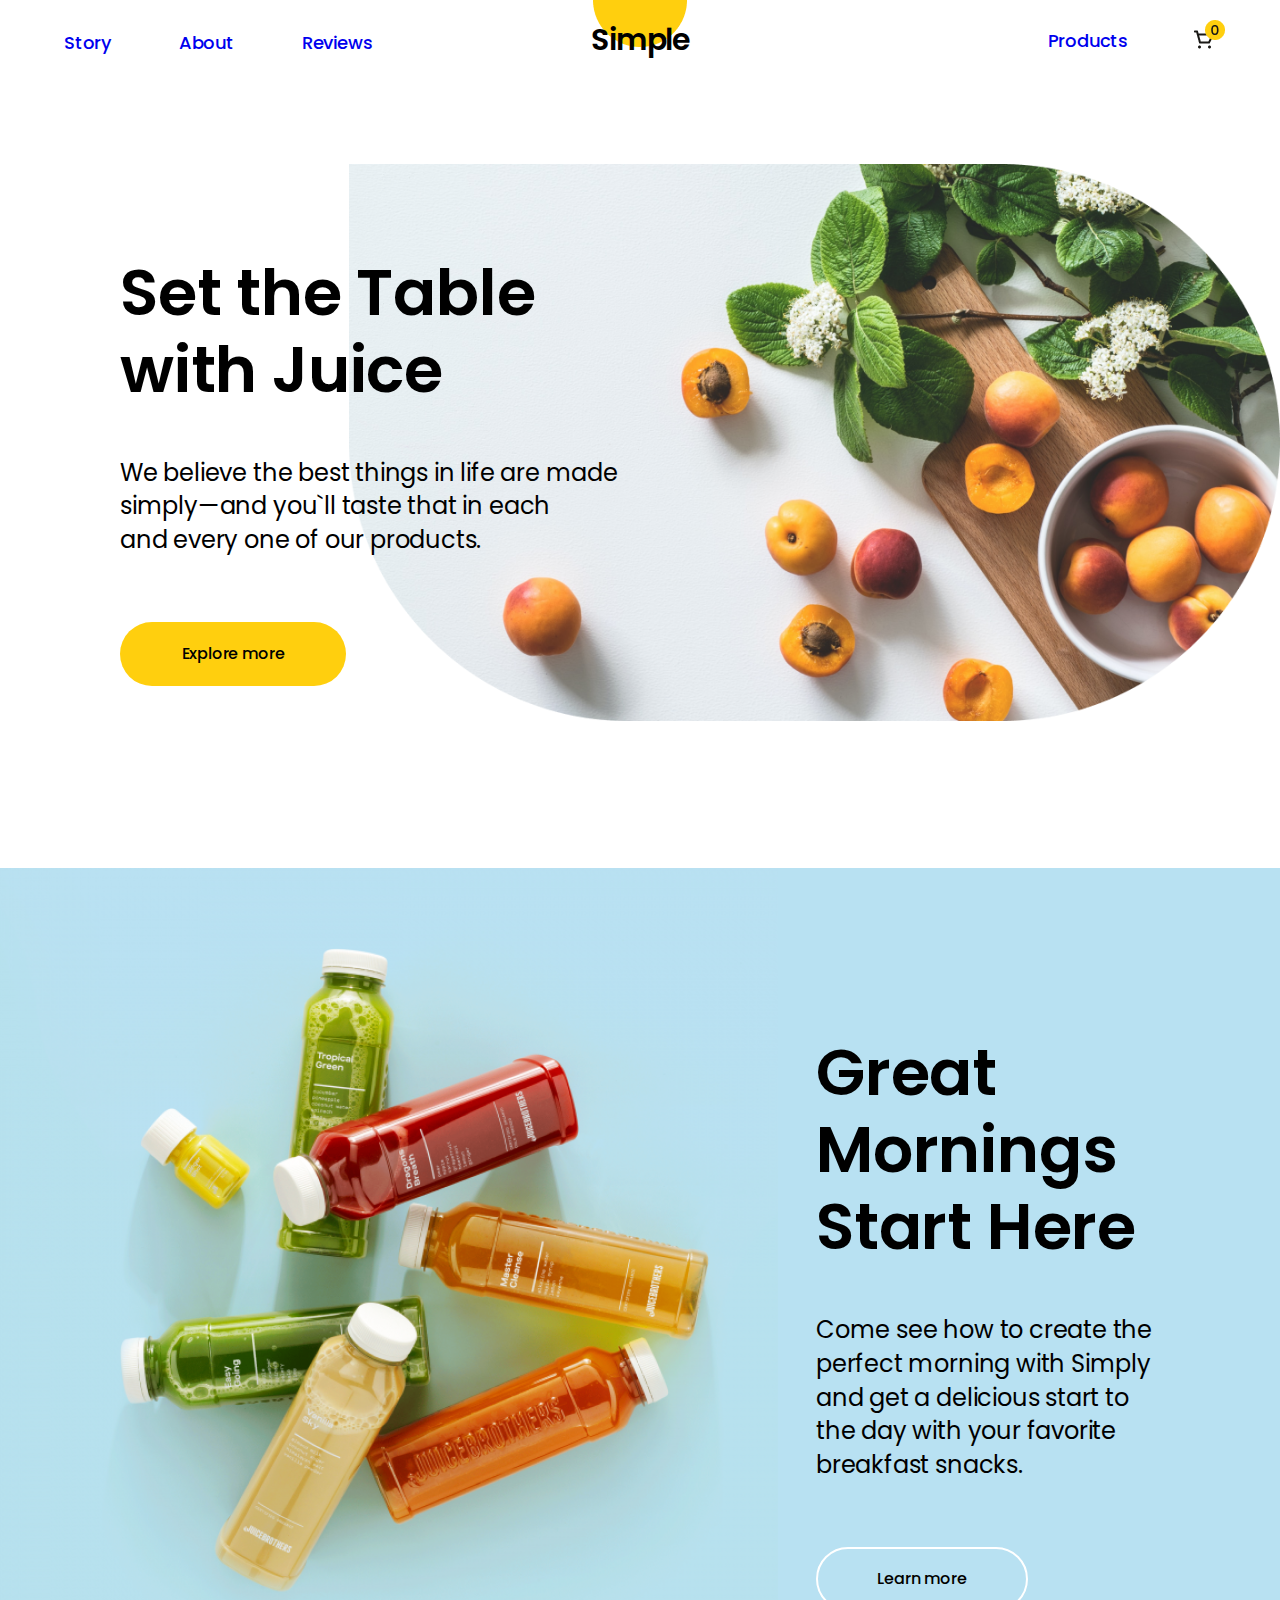
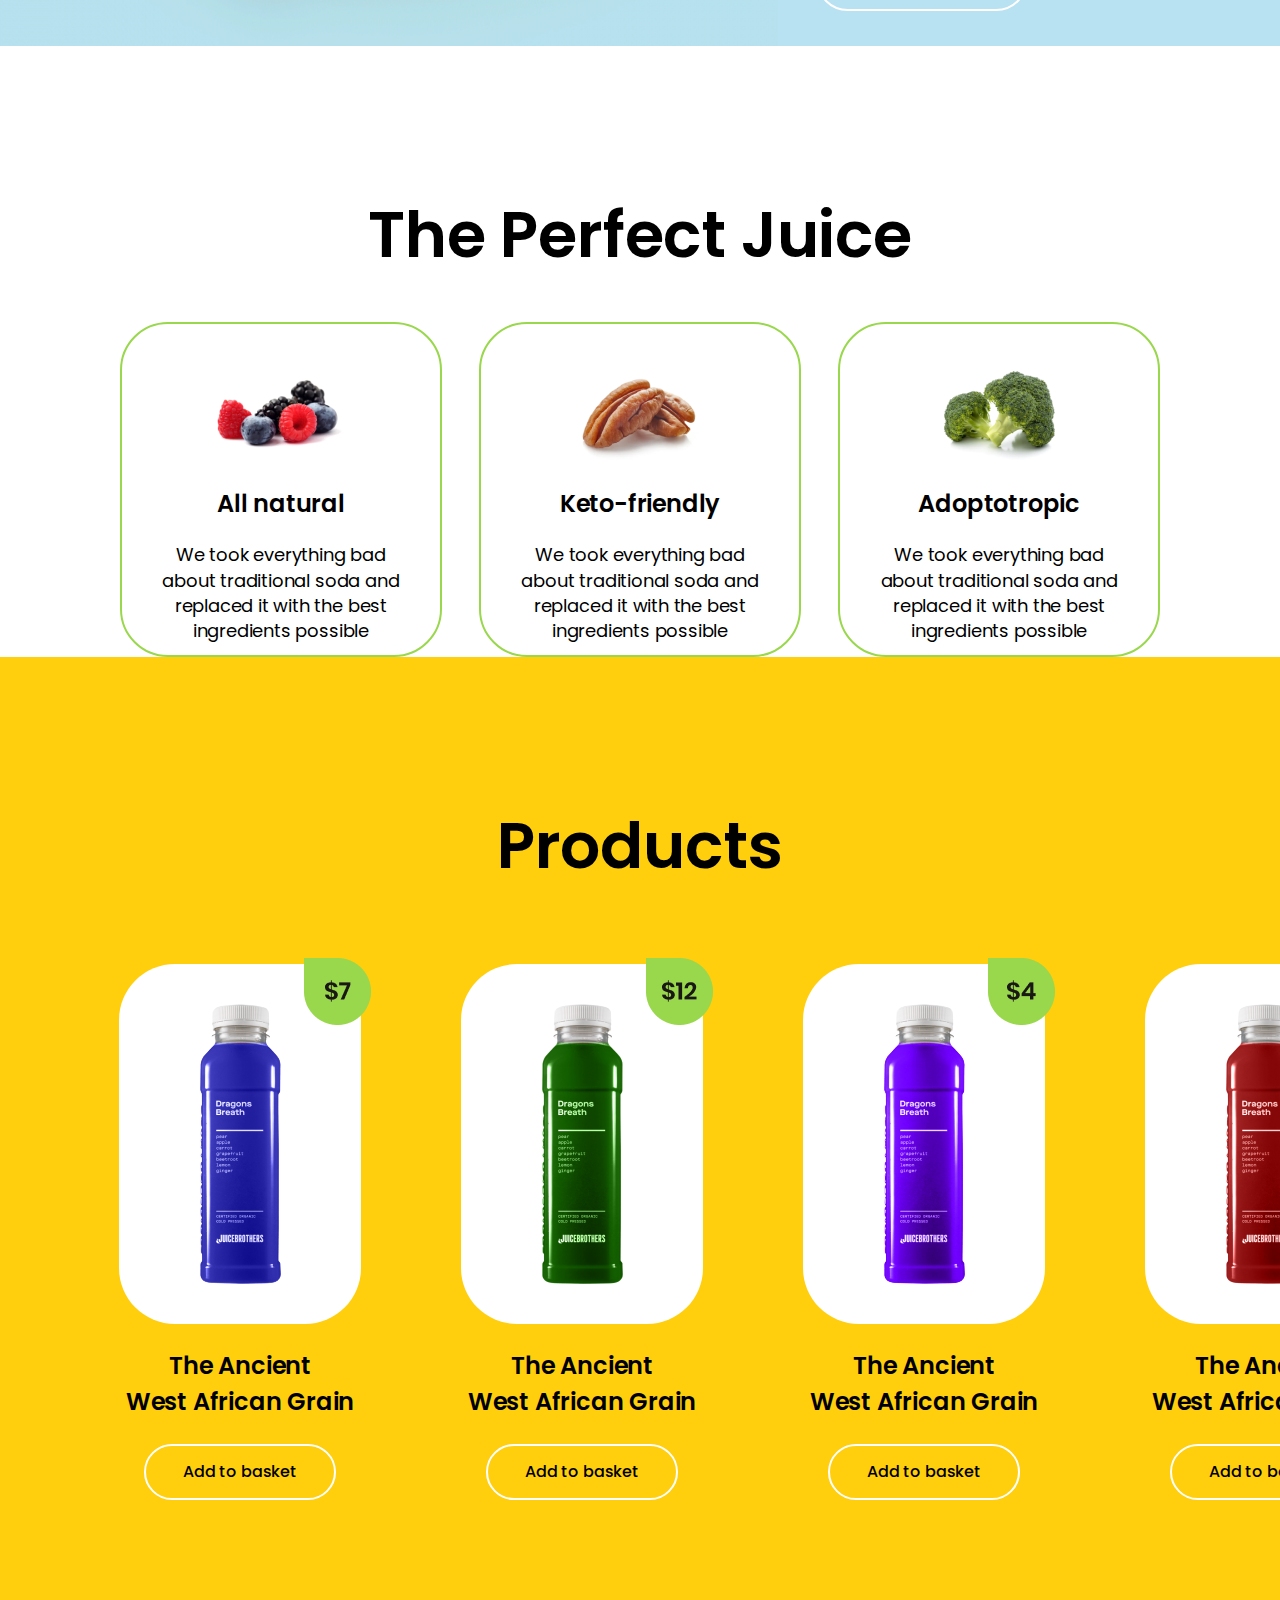
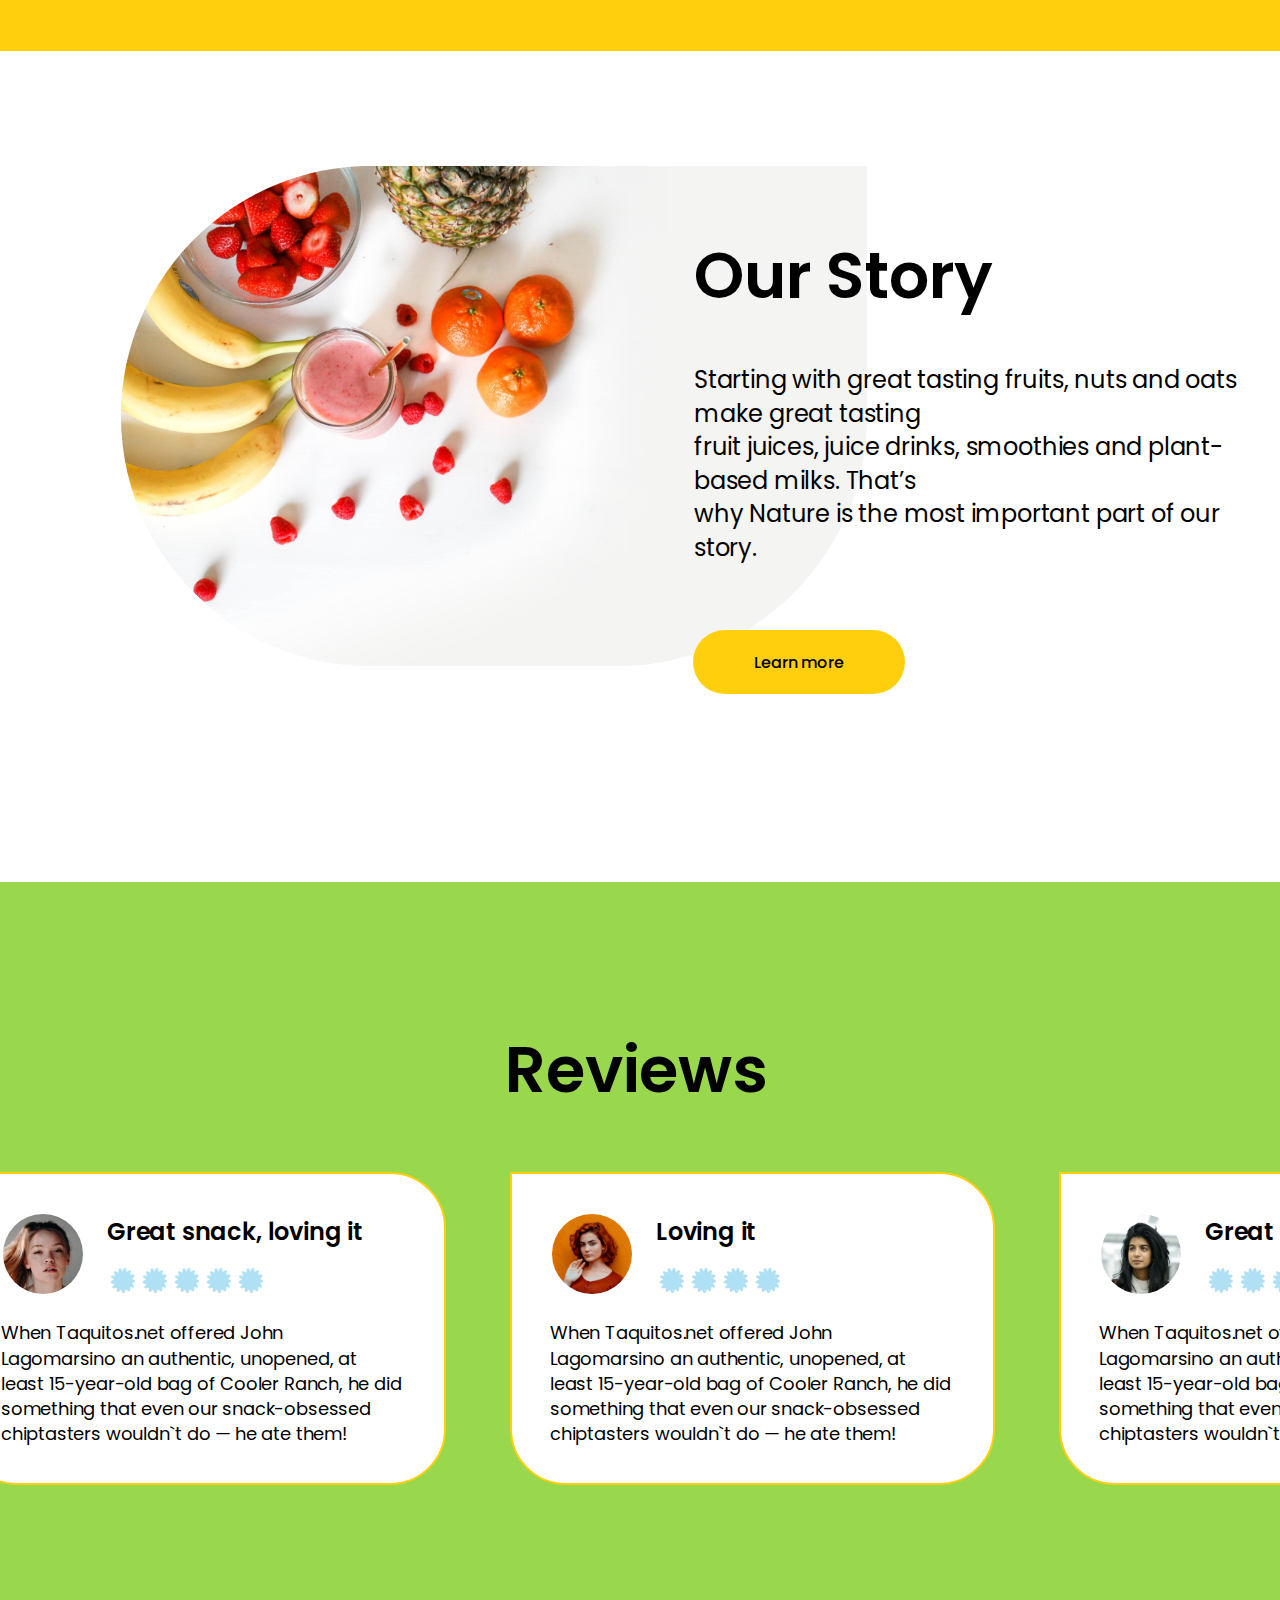
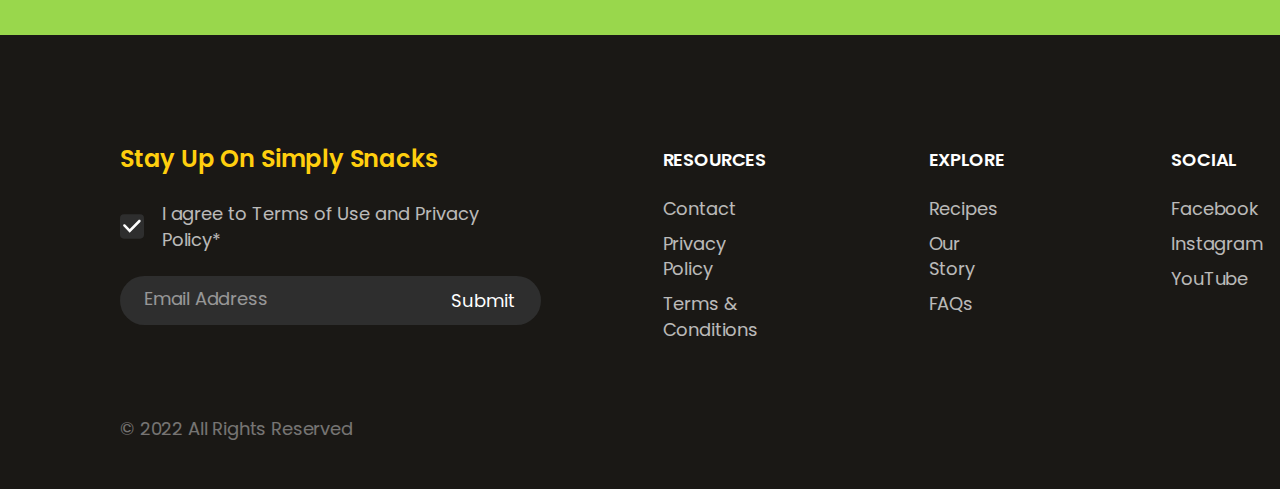
==== commit cf3110ef: "complete mobile" ====
--- a/index.html
+++ b/index.html
@@ -6,10 +6,11 @@
     <meta http-equiv="X-UA-Compatible" content="IE=edge">
     <meta name="viewport" content="width=device-width, initial-scale=1.0">
     <title>Document</title>
-    <link rel="stylesheet" href="./style.css">
     <link rel="preconnect" href="https://fonts.googleapis.com">
     <link rel="preconnect" href="https://fonts.gstatic.com" crossorigin>
     <link href="https://fonts.googleapis.com/css2?family=Poppins:wght@400;500;600;800&display=swap" rel="stylesheet">
+    <link rel="stylesheet" href="./style.css">
+    <link rel="stylesheet" href="./mobile.css">
 </head>
 
 <body>
@@ -86,7 +87,7 @@
                 </div>
             </div>
         </section>
-<!-- 
+
         <section class="products container">
             <h1 class="products__title title">Products</h1>
             <div class="products__container">
@@ -140,7 +141,15 @@
                     <div class="products__description">The Ancient <br> West African Grain</div>
                     <button class="products__button button button--stroked button-here">Add to basket</button>
                 </div>
-
+            </div>
+            <div class="products__slider">
+                <div class="slider">
+                    <img src="./images/slider/slider_filled.svg" alt="" class="slider__item">
+                    <img src="./images/slider/slider_empty.svg" alt="" class="slider__item">
+                    <img src="./images/slider/slider_empty.svg" alt="" class="slider__item">
+                    <img src="./images/slider/slider_empty.svg" alt="" class="slider__item">
+                    <img src="./images/slider/slider_empty.svg" alt="" class="slider__item">
+                </div>
             </div>
         </section>
 
@@ -233,9 +242,16 @@
                     </div>
                 </div>
             </div>
-        </section>
-    </main> -->
-    <!-- <footer class="footer container">
+            <div class="reviews__slider">
+                <div class="slider">
+                    <img src="./images/slider/slider_filled.svg" alt="" class="slider__item">
+                    <img src="./images/slider/slider_empty.svg" alt="" class="slider__item">
+                    <img src="./images/slider/slider_empty.svg" alt="" class="slider__item">
+                </div>
+            </div>
+        </section>
+    </main>
+    <footer class="footer">
         <div class="footer__contact">
             <h1 class="footer__title">Stay Up On Simply Snacks</h1>
             <div class="footer__agreement">
@@ -246,7 +262,7 @@
                 <input class="footer__input" type="email" name="" id="" placeholder="Email Address">
                 <button class="footer__button">Submit</button>
             </div>
-            <p class="footer__copyright">© 2022 All Rights Reserved</p>
+            <p class="footer__copyright footer__copyright--primary">© 2022 All Rights Reserved</p>
         </div>
 
         <div class="footer__information information">
@@ -275,9 +291,9 @@
                     <a href="#" class="information__link">YouTube</a>
                 </nav>
             </div>
-        </div> 
-
-    </footer> -->
+        </div>
+        <p class="footer__copyright footer__copyright--secondary">© 2022 All Rights Reserved</p>
+    </footer>
 </body>
 
 </div>
--- a/style.css
+++ b/style.css
@@ -68,6 +68,12 @@
     backdrop-filter: brightness(95%)
 }
 
+.slider {
+    display: flex;
+    gap: 8px;
+    align-items: center;
+}
+
 /* ============================HEADER============================ */
 
 .header {
@@ -281,6 +287,10 @@
     background-color: #FFCF0E;
     padding-top: 151px;
     padding-bottom: 151px;
+}
+
+.products__slider {
+    display: none;
 }
 
 /* .products__title {} */
@@ -360,7 +370,7 @@
 }
 
 .products__title {
-    padding-left: 654px;
+    margin: 0 auto;
 }
 
 /* ================================STORY================================ */
@@ -407,6 +417,10 @@
     align-items: center;
     padding-bottom: 150px;
     overflow: hidden;
+}
+
+.reviews__slider {
+    display: none;
 }
 
 .reviews__container {
@@ -487,10 +501,16 @@
 /* ================================FOOTER================================ */
 
 .footer {
+    max-width: 1600px;
+    margin: 0 auto;
     background: #1A1815;
     display: flex;
     gap: 11.7%;
     padding: 106px 120px 48px 120px;
+}
+
+.footer__copyright--ordinary {
+    display: none;
 }
 
 .footer__contact {
@@ -525,8 +545,8 @@
 }
 
 .footer__input {
-    width: 281px;
-    height: 49px;
+    max-width: 281px;
+    max-height: 49px;
     background: #2E2E2E;
     border-style: none;
     border-radius: 48px 0 0 48px;
@@ -611,7 +631,9 @@
     color: #FFFFFF;
     text-decoration: none;
 }
-
+.footer__copyright--secondary{
+display: none;
+}
 
 @media (max-width:1270px) {
     .solution {
@@ -665,39 +687,3 @@
 
 
 
-
-@media (max-width:375px) {
-    br {
-        display: none;
-    }
-
-    .title {
-        font-size: 40px;
-        line-height:  120%;
-    }
-
-    .subtitle {
-        font-size: 18px;
-        line-height: 140%;
-    }
-
-    .about {
-        padding: 10%;
-        align-items: flex-start;
-        height: auto;
-    }
-
-    .about__image-container {
-        left: 10.3%;
-        top: 63%;
-        margin-right: 8%;
-    }
-
-    .about__information {
-        position: initial;
-        margin-bottom: 50%;
-    }
-    .solution__image{
-        order:2
-    }
-}